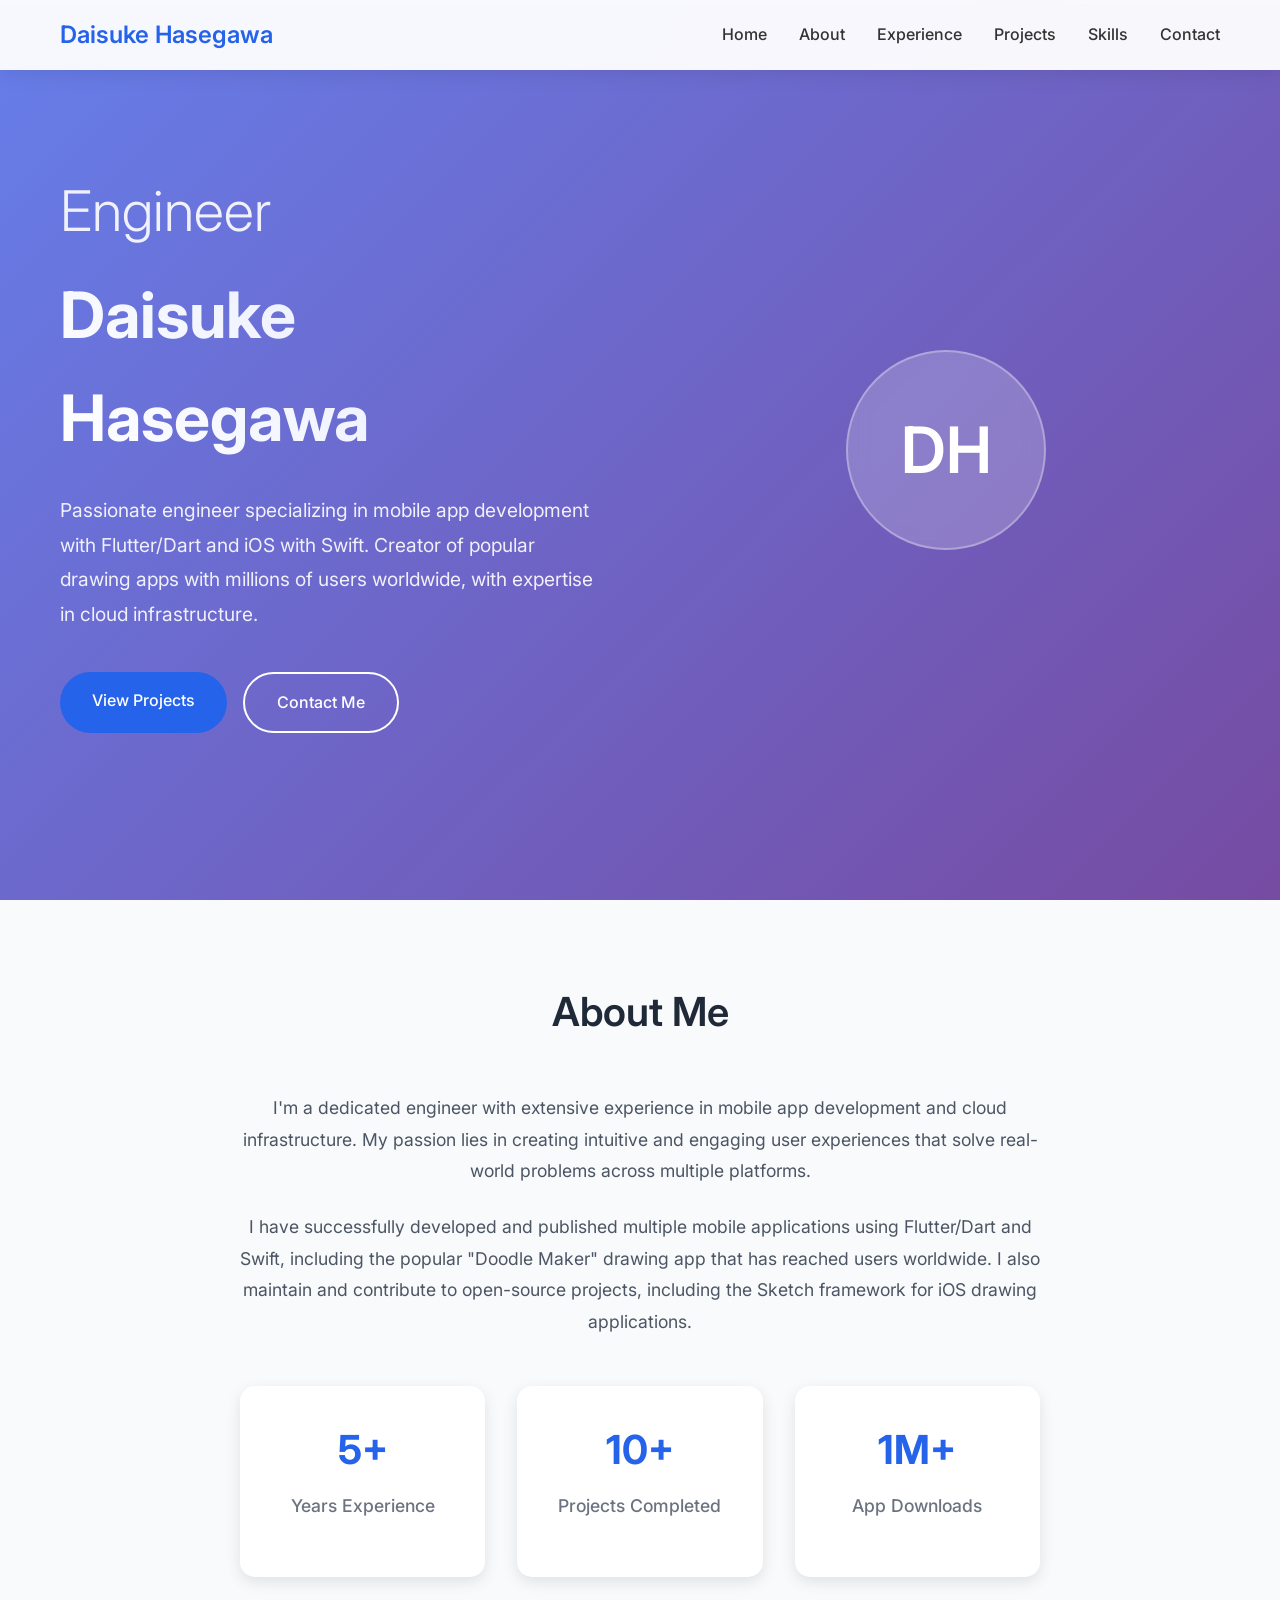
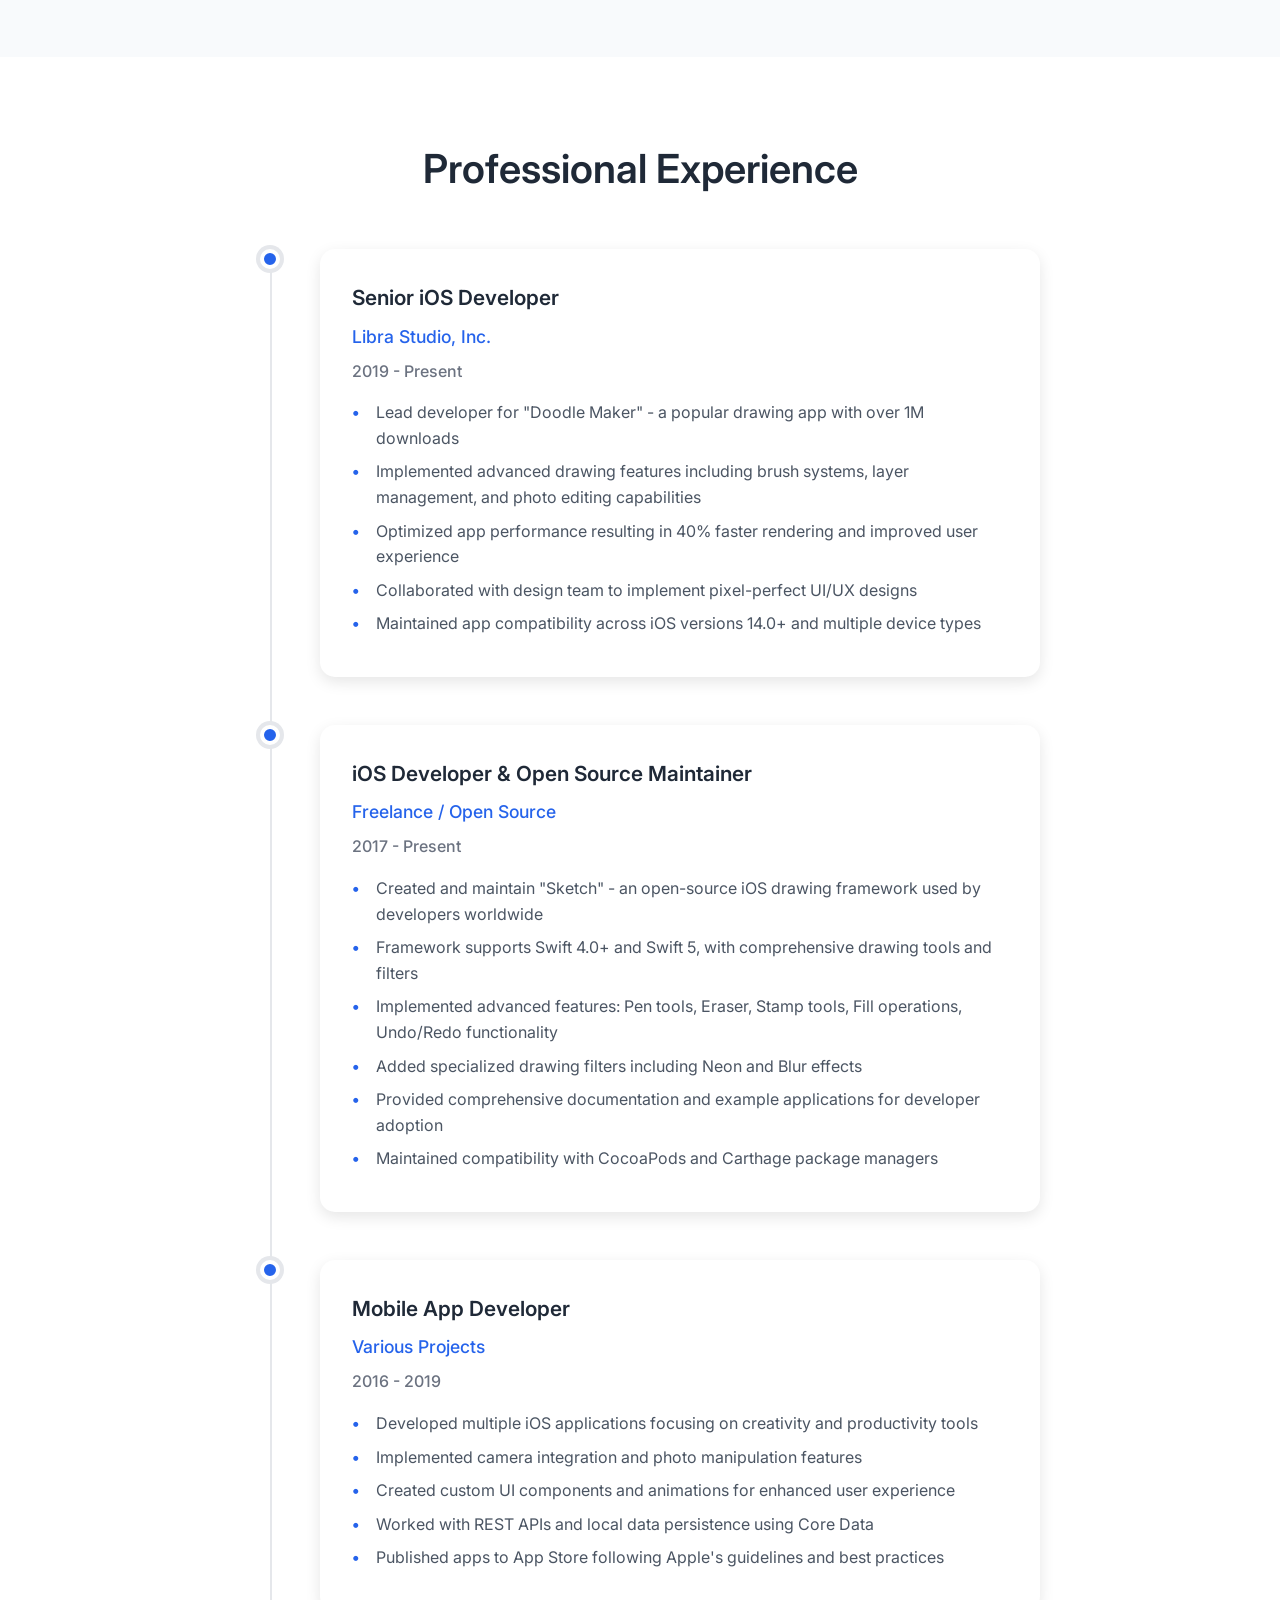
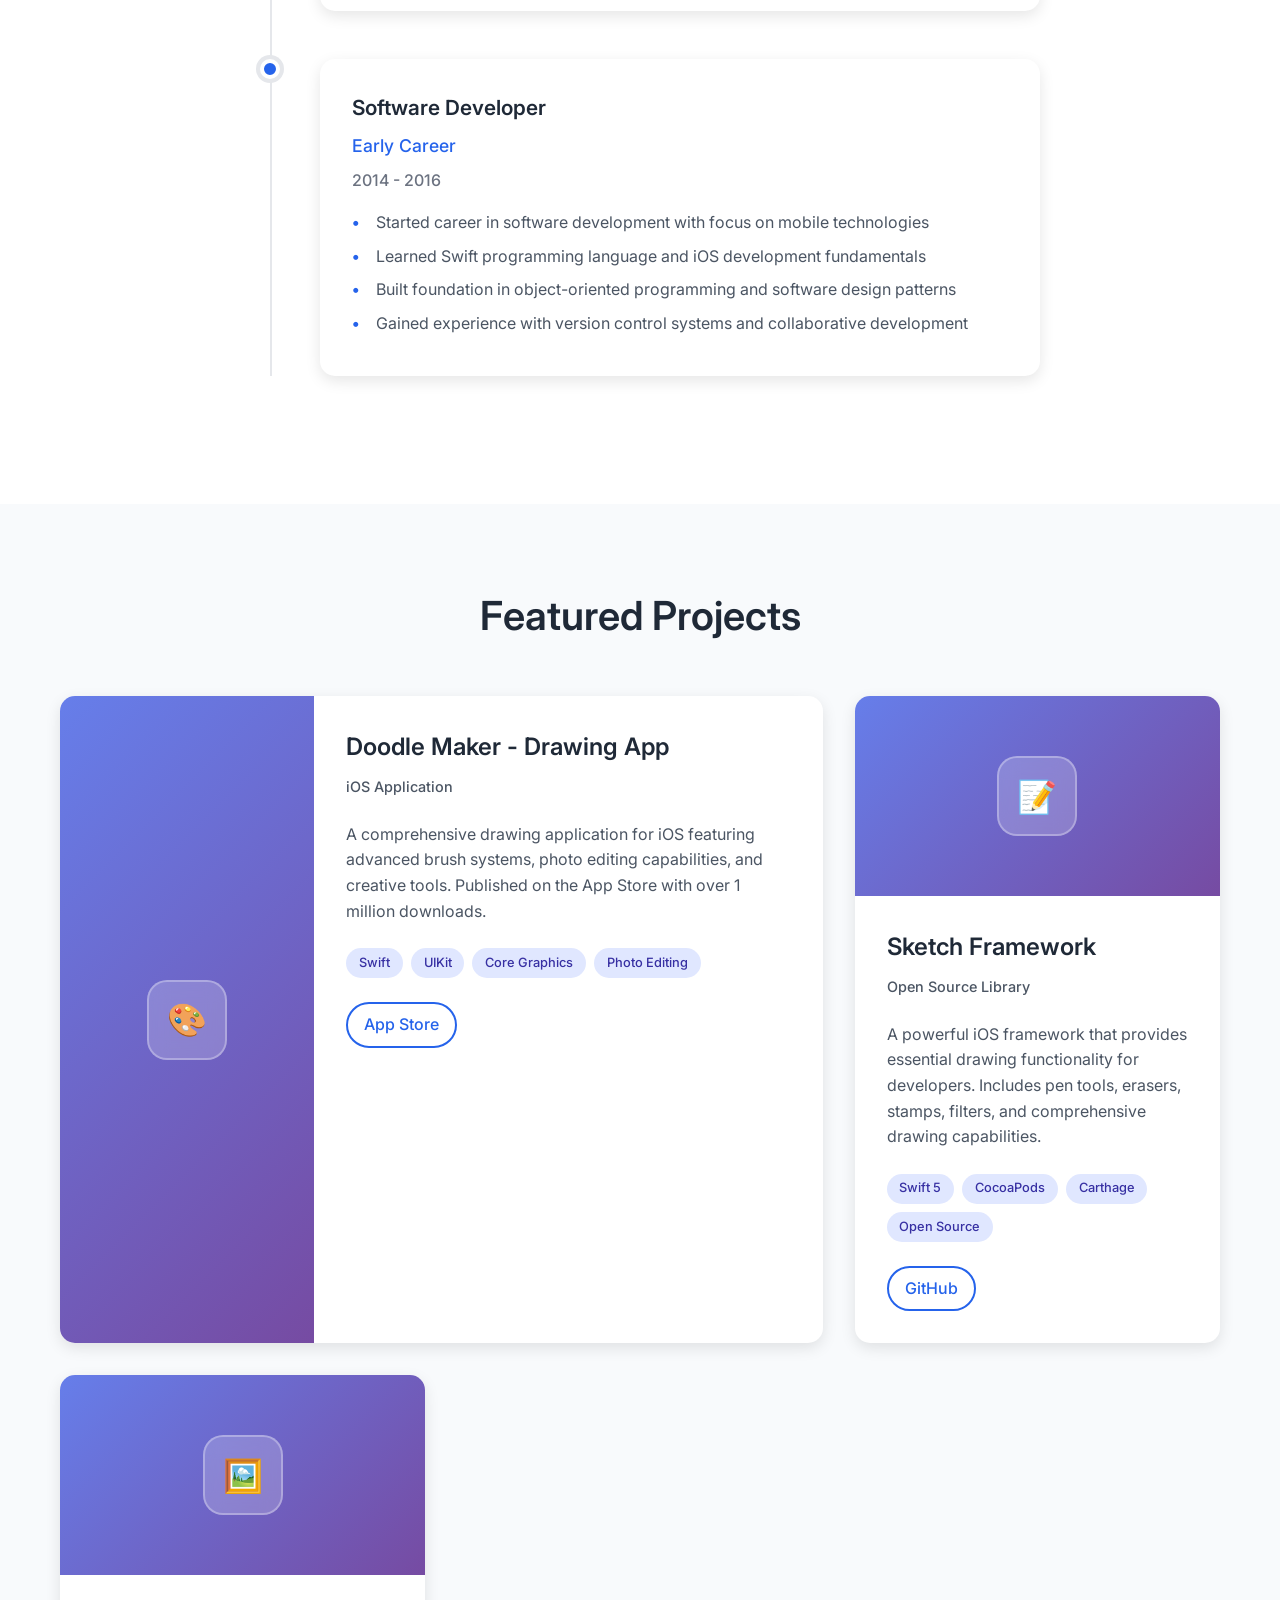
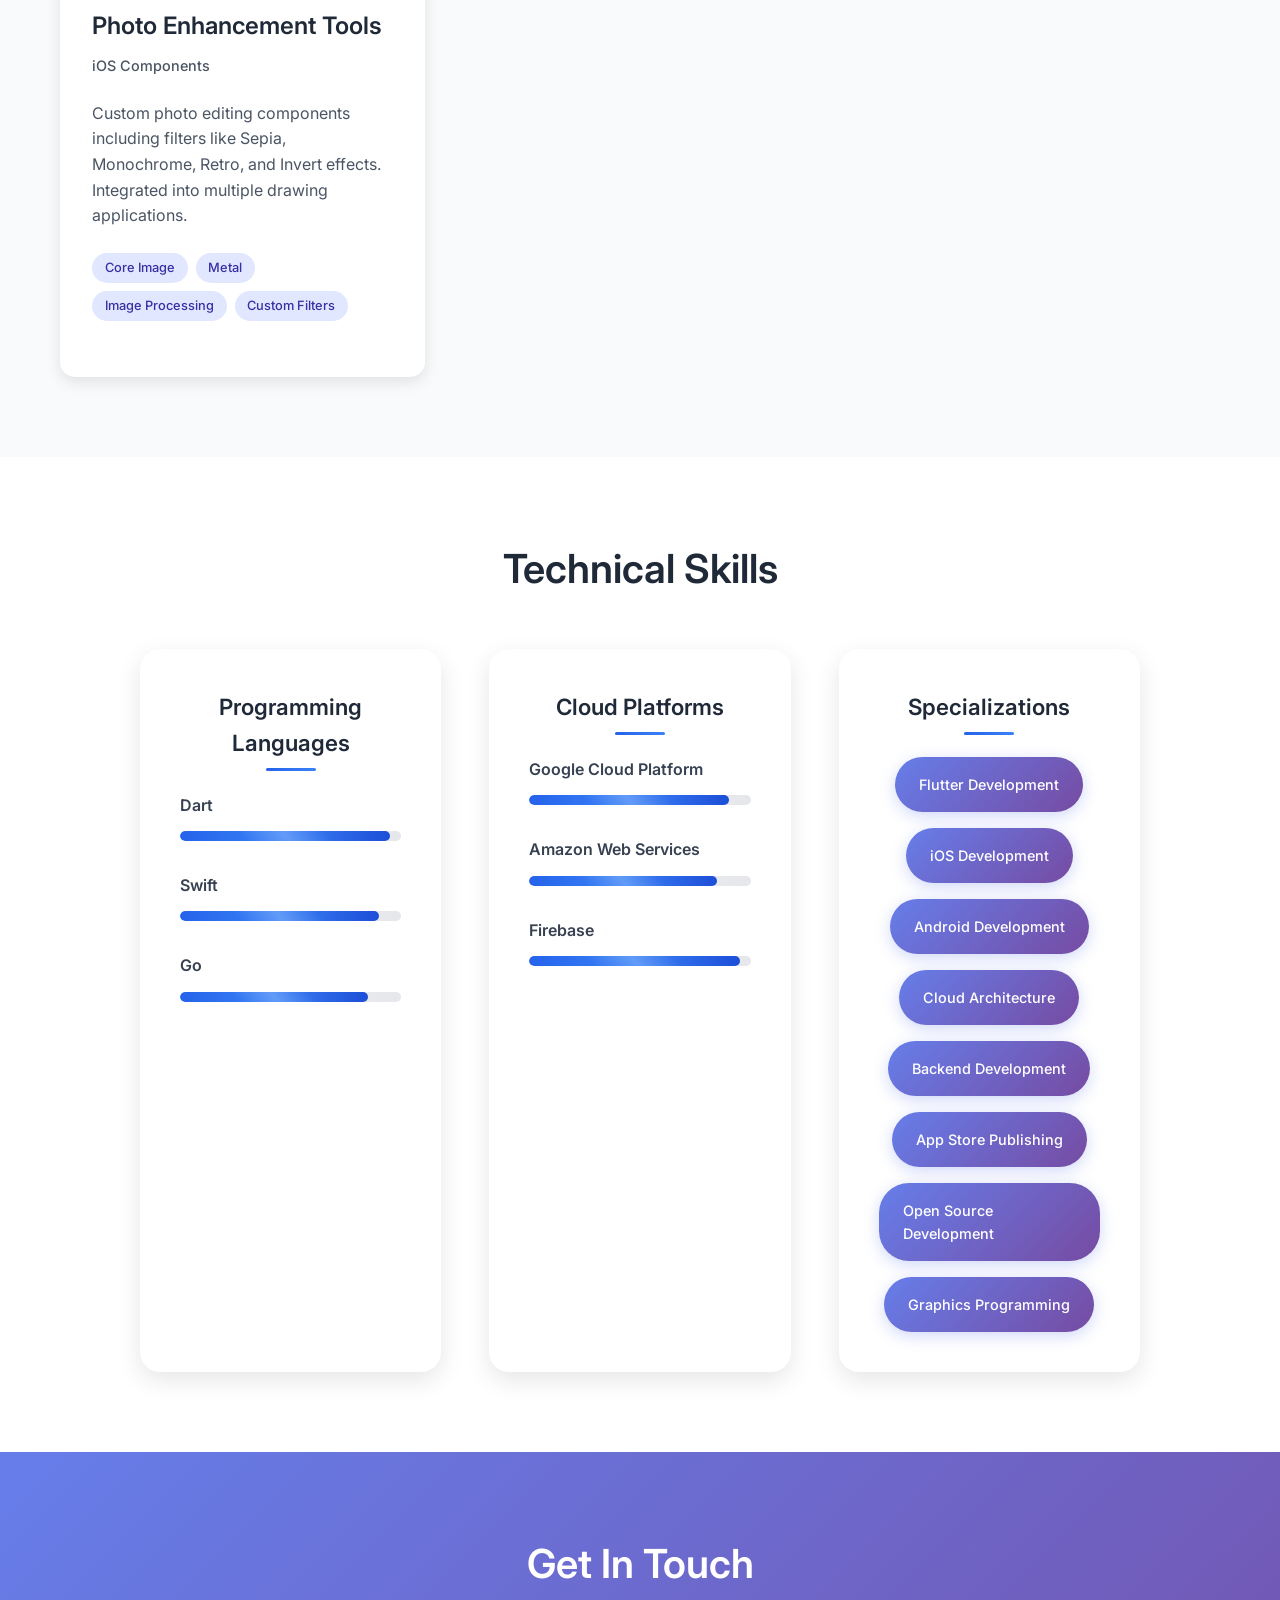
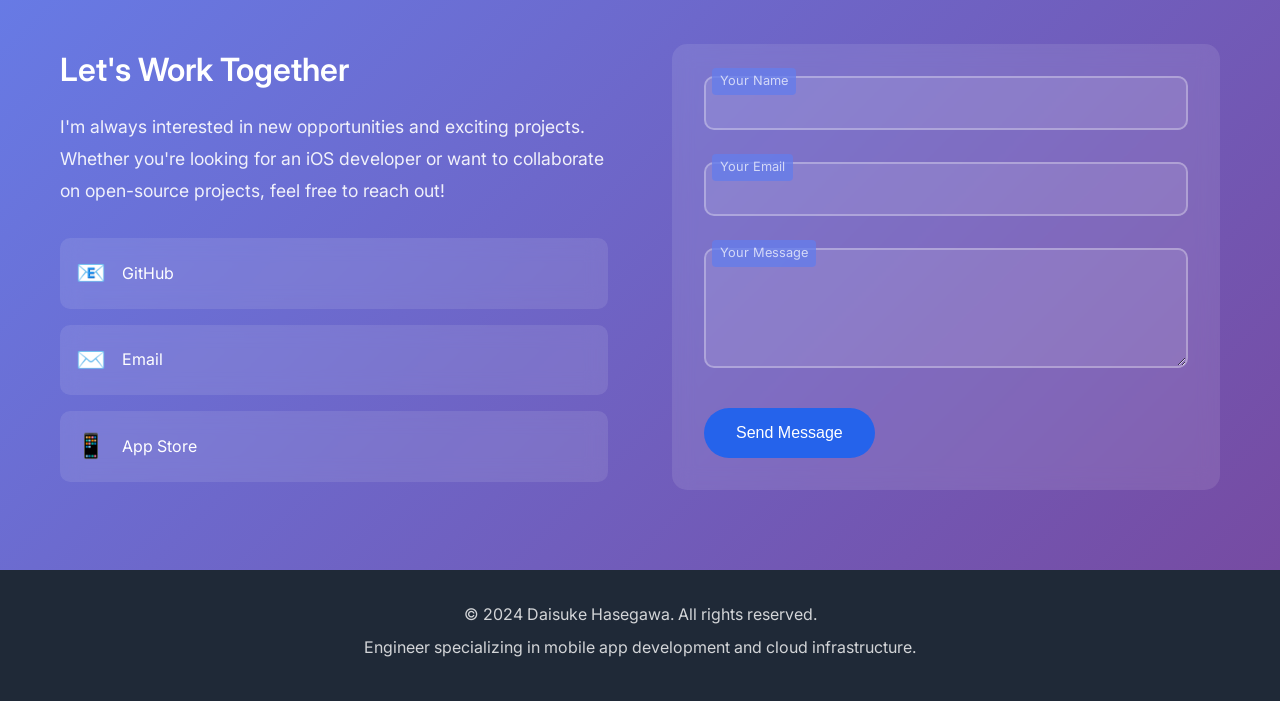
==== index.html @ 2e794ce4 "Firebase Hosting から GitHub Pages へ移行 - public/ 配下のファイルをルートに移動 - firebase.json を削除  Co-Authored-By: C" ====
<!DOCTYPE html>
<html lang="ja">
<head>
    <meta charset="UTF-8">
    <meta name="viewport" content="width=device-width, initial-scale=1.0">
    <title>Daisuke Hasegawa - Engineer</title>
    <link rel="stylesheet" href="styles.css">
    <link rel="preconnect" href="https://fonts.googleapis.com">
    <link rel="preconnect" href="https://fonts.gstatic.com" crossorigin>
    <link href="https://fonts.googleapis.com/css2?family=Inter:wght@300;400;500;600;700&display=swap" rel="stylesheet">
</head>
<body>
    <!-- Navigation -->
    <nav class="navbar">
        <div class="nav-container">
            <div class="nav-logo">
                <h2>Daisuke Hasegawa</h2>
            </div>
            <ul class="nav-menu">
                <li class="nav-item">
                    <a href="#home" class="nav-link">Home</a>
                </li>
                <li class="nav-item">
                    <a href="#about" class="nav-link">About</a>
                </li>
                <li class="nav-item">
                    <a href="#experience" class="nav-link">Experience</a>
                </li>
                <li class="nav-item">
                    <a href="#projects" class="nav-link">Projects</a>
                </li>
                <li class="nav-item">
                    <a href="#skills" class="nav-link">Skills</a>
                </li>
                <li class="nav-item">
                    <a href="#contact" class="nav-link">Contact</a>
                </li>
            </ul>
            <div class="hamburger">
                <span class="bar"></span>
                <span class="bar"></span>
                <span class="bar"></span>
            </div>
        </div>
    </nav>

    <!-- Hero Section -->
    <section id="home" class="hero">
        <div class="hero-container">
            <div class="hero-content">
                <h1 class="hero-title">Engineer</h1>
                <h2 class="hero-subtitle">Daisuke Hasegawa</h2>
                <p class="hero-description">
                    Passionate engineer specializing in mobile app development with Flutter/Dart and iOS with Swift. 
                    Creator of popular drawing apps with millions of users worldwide, with expertise in cloud infrastructure.
                </p>
                <div class="hero-buttons">
                    <a href="#projects" class="btn btn-primary">View Projects</a>
                    <a href="#contact" class="btn btn-secondary">Contact Me</a>
                </div>
            </div>
            <div class="hero-image">
                <div class="hero-avatar">
                    <div class="avatar-placeholder">DH</div>
                </div>
            </div>
        </div>
    </section>

    <!-- About Section -->
    <section id="about" class="about">
        <div class="container">
            <h2 class="section-title">About Me</h2>
            <div class="about-content">
                <div class="about-text">
                    <p>
                        I'm a dedicated engineer with extensive experience in mobile app development and cloud infrastructure. 
                        My passion lies in creating intuitive and engaging user experiences that solve real-world problems across multiple platforms.
                    </p>
                    <p>
                        I have successfully developed and published multiple mobile applications using Flutter/Dart and Swift, including the popular 
                        "Doodle Maker" drawing app that has reached users worldwide. I also maintain and contribute 
                        to open-source projects, including the Sketch framework for iOS drawing applications.
                    </p>
                    <div class="stats">
                        <div class="stat">
                            <h3>5+</h3>
                            <p>Years Experience</p>
                        </div>
                        <div class="stat">
                            <h3>10+</h3>
                            <p>Projects Completed</p>
                        </div>
                        <div class="stat">
                            <h3>1M+</h3>
                            <p>App Downloads</p>
                        </div>
                    </div>
                </div>
            </div>
        </div>
    </section>

    <!-- Experience Section -->
    <section id="experience" class="experience">
        <div class="container">
            <h2 class="section-title">Professional Experience</h2>
            <div class="timeline">
                <div class="timeline-item">
                    <div class="timeline-dot"></div>
                    <div class="timeline-content">
                        <h3>Senior iOS Developer</h3>
                        <h4>Libra Studio, Inc.</h4>
                        <p class="timeline-date">2019 - Present</p>
                        <ul>
                            <li>Lead developer for "Doodle Maker" - a popular drawing app with over 1M downloads</li>
                            <li>Implemented advanced drawing features including brush systems, layer management, and photo editing capabilities</li>
                            <li>Optimized app performance resulting in 40% faster rendering and improved user experience</li>
                            <li>Collaborated with design team to implement pixel-perfect UI/UX designs</li>
                            <li>Maintained app compatibility across iOS versions 14.0+ and multiple device types</li>
                        </ul>
                    </div>
                </div>
                
                <div class="timeline-item">
                    <div class="timeline-dot"></div>
                    <div class="timeline-content">
                        <h3>iOS Developer & Open Source Maintainer</h3>
                        <h4>Freelance / Open Source</h4>
                        <p class="timeline-date">2017 - Present</p>
                        <ul>
                            <li>Created and maintain "Sketch" - an open-source iOS drawing framework used by developers worldwide</li>
                            <li>Framework supports Swift 4.0+ and Swift 5, with comprehensive drawing tools and filters</li>
                            <li>Implemented advanced features: Pen tools, Eraser, Stamp tools, Fill operations, Undo/Redo functionality</li>
                            <li>Added specialized drawing filters including Neon and Blur effects</li>
                            <li>Provided comprehensive documentation and example applications for developer adoption</li>
                            <li>Maintained compatibility with CocoaPods and Carthage package managers</li>
                        </ul>
                    </div>
                </div>

                <div class="timeline-item">
                    <div class="timeline-dot"></div>
                    <div class="timeline-content">
                        <h3>Mobile App Developer</h3>
                        <h4>Various Projects</h4>
                        <p class="timeline-date">2016 - 2019</p>
                        <ul>
                            <li>Developed multiple iOS applications focusing on creativity and productivity tools</li>
                            <li>Implemented camera integration and photo manipulation features</li>
                            <li>Created custom UI components and animations for enhanced user experience</li>
                            <li>Worked with REST APIs and local data persistence using Core Data</li>
                            <li>Published apps to App Store following Apple's guidelines and best practices</li>
                        </ul>
                    </div>
                </div>

                <div class="timeline-item">
                    <div class="timeline-dot"></div>
                    <div class="timeline-content">
                        <h3>Software Developer</h3>
                        <h4>Early Career</h4>
                        <p class="timeline-date">2014 - 2016</p>
                        <ul>
                            <li>Started career in software development with focus on mobile technologies</li>
                            <li>Learned Swift programming language and iOS development fundamentals</li>
                            <li>Built foundation in object-oriented programming and software design patterns</li>
                            <li>Gained experience with version control systems and collaborative development</li>
                        </ul>
                    </div>
                </div>
            </div>
        </div>
    </section>

    <!-- Projects Section -->
    <section id="projects" class="projects">
        <div class="container">
            <h2 class="section-title">Featured Projects</h2>
            <div class="projects-grid">
                <div class="project-card featured">
                    <div class="project-image">
                        <div class="app-icon">
                            <span>🎨</span>
                        </div>
                    </div>
                    <div class="project-content">
                        <h3>Doodle Maker - Drawing App</h3>
                        <p class="project-category">iOS Application</p>
                        <p>
                            A comprehensive drawing application for iOS featuring advanced brush systems, 
                            photo editing capabilities, and creative tools. Published on the App Store with 
                            over 1 million downloads.
                        </p>
                        <div class="project-features">
                            <span class="feature-tag">Swift</span>
                            <span class="feature-tag">UIKit</span>
                            <span class="feature-tag">Core Graphics</span>
                            <span class="feature-tag">Photo Editing</span>
                        </div>
                        <div class="project-links">
                            <a href="https://apps.apple.com/us/app/drawing-app-doodle-maker/id1185784566" class="project-link" target="_blank">App Store</a>
                        </div>
                    </div>
                </div>

                <div class="project-card">
                    <div class="project-image">
                        <div class="app-icon">
                            <span>📝</span>
                        </div>
                    </div>
                    <div class="project-content">
                        <h3>Sketch Framework</h3>
                        <p class="project-category">Open Source Library</p>
                        <p>
                            A powerful iOS framework that provides essential drawing functionality for developers. 
                            Includes pen tools, erasers, stamps, filters, and comprehensive drawing capabilities.
                        </p>
                        <div class="project-features">
                            <span class="feature-tag">Swift 5</span>
                            <span class="feature-tag">CocoaPods</span>
                            <span class="feature-tag">Carthage</span>
                            <span class="feature-tag">Open Source</span>
                        </div>
                        <div class="project-links">
                            <a href="https://github.com/daihase/Sketch" class="project-link" target="_blank">GitHub</a>
                        </div>
                    </div>
                </div>

                <div class="project-card">
                    <div class="project-image">
                        <div class="app-icon">
                            <span>🖼️</span>
                        </div>
                    </div>
                    <div class="project-content">
                        <h3>Photo Enhancement Tools</h3>
                        <p class="project-category">iOS Components</p>
                        <p>
                            Custom photo editing components including filters like Sepia, Monochrome, 
                            Retro, and Invert effects. Integrated into multiple drawing applications.
                        </p>
                        <div class="project-features">
                            <span class="feature-tag">Core Image</span>
                            <span class="feature-tag">Metal</span>
                            <span class="feature-tag">Image Processing</span>
                            <span class="feature-tag">Custom Filters</span>
                        </div>
                    </div>
                </div>
            </div>
        </div>
    </section>

    <!-- Skills Section -->
    <section id="skills" class="skills">
        <div class="container">
            <h2 class="section-title">Technical Skills</h2>
            <div class="skills-grid">
                <div class="skill-category">
                    <h3>Programming Languages</h3>
                    <div class="skill-list">
                        <div class="skill-item">
                            <span class="skill-name">Dart</span>
                            <div class="skill-bar">
                                <div class="skill-progress" style="width: 95%"></div>
                            </div>
                        </div>
                        <div class="skill-item">
                            <span class="skill-name">Swift</span>
                            <div class="skill-bar">
                                <div class="skill-progress" style="width: 90%"></div>
                            </div>
                        </div>
                        <div class="skill-item">
                            <span class="skill-name">Go</span>
                            <div class="skill-bar">
                                <div class="skill-progress" style="width: 85%"></div>
                            </div>
                        </div>
                    </div>
                </div>

                <div class="skill-category">
                    <h3>Cloud Platforms</h3>
                    <div class="skill-list">
                        <div class="skill-item">
                            <span class="skill-name">Google Cloud Platform</span>
                            <div class="skill-bar">
                                <div class="skill-progress" style="width: 90%"></div>
                            </div>
                        </div>
                        <div class="skill-item">
                            <span class="skill-name">Amazon Web Services</span>
                            <div class="skill-bar">
                                <div class="skill-progress" style="width: 85%"></div>
                            </div>
                        </div>
                        <div class="skill-item">
                            <span class="skill-name">Firebase</span>
                            <div class="skill-bar">
                                <div class="skill-progress" style="width: 95%"></div>
                            </div>
                        </div>
                    </div>
                </div>

                <div class="skill-category">
                    <h3>Specializations</h3>
                    <div class="skill-tags">
                        <span class="skill-tag">Flutter Development</span>
                        <span class="skill-tag">iOS Development</span>
                        <span class="skill-tag">Android Development</span>
                        <span class="skill-tag">Cloud Architecture</span>
                        <span class="skill-tag">Backend Development</span>
                        <span class="skill-tag">App Store Publishing</span>
                        <span class="skill-tag">Open Source Development</span>
                        <span class="skill-tag">Graphics Programming</span>
                    </div>
                </div>
            </div>
        </div>
    </section>

    <!-- Contact Section -->
    <section id="contact" class="contact">
        <div class="container">
            <h2 class="section-title">Get In Touch</h2>
            <div class="contact-content">
                <div class="contact-info">
                    <h3>Let's Work Together</h3>
                    <p>
                        I'm always interested in new opportunities and exciting projects. 
                        Whether you're looking for an iOS developer or want to collaborate 
                        on open-source projects, feel free to reach out!
                    </p>
                    <div class="contact-links">
                        <a href="https://github.com/daihase" class="contact-link">
                            <span class="contact-icon">📧</span>
                            GitHub
                        </a>
                        <a href="mailto:vermouth.6969@gmail.com" class="contact-link">
                            <span class="contact-icon">✉️</span>
                            Email
                        </a>
                        <a href="https://apps.apple.com/developer/libra-studio-inc/id877278186" class="contact-link">
                            <span class="contact-icon">📱</span>
                            App Store
                        </a>
                    </div>
                </div>
                <div class="contact-form">
                    <form>
                        <div class="form-group">
                            <input type="text" id="name" name="name" required>
                            <label for="name">Your Name</label>
                        </div>
                        <div class="form-group">
                            <input type="email" id="email" name="email" required>
                            <label for="email">Your Email</label>
                        </div>
                        <div class="form-group">
                            <textarea id="message" name="message" required></textarea>
                            <label for="message">Your Message</label>
                        </div>
                        <button type="submit" class="btn btn-primary">Send Message</button>
                    </form>
                </div>
            </div>
        </div>
    </section>

    <!-- Footer -->
    <footer class="footer">
        <div class="container">
            <div class="footer-content">
                <p>&copy; 2024 Daisuke Hasegawa. All rights reserved.</p>
                <p>Engineer specializing in mobile app development and cloud infrastructure.</p>
            </div>
        </div>
    </footer>

    <script src="script.js"></script>
</body>
</html>
---- styles.css ----
/* Reset and Base Styles */
* {
    margin: 0;
    padding: 0;
    box-sizing: border-box;
}

body {
    font-family: 'Inter', sans-serif;
    line-height: 1.6;
    color: #333;
    background-color: #ffffff;
}

.container {
    max-width: 1200px;
    margin: 0 auto;
    padding: 0 20px;
}

/* Navigation */
.navbar {
    position: fixed;
    top: 0;
    width: 100%;
    background: rgba(255, 255, 255, 0.95);
    backdrop-filter: blur(10px);
    z-index: 1000;
    padding: 1rem 0;
    box-shadow: 0 2px 20px rgba(0, 0, 0, 0.1);
}

.nav-container {
    max-width: 1200px;
    margin: 0 auto;
    padding: 0 20px;
    display: flex;
    justify-content: space-between;
    align-items: center;
}

.nav-logo h2 {
    color: #2563eb;
    font-weight: 600;
    font-size: 1.5rem;
}

.nav-menu {
    display: flex;
    list-style: none;
    gap: 2rem;
}

.nav-link {
    text-decoration: none;
    color: #333;
    font-weight: 500;
    transition: color 0.3s ease;
    position: relative;
}

.nav-link:hover {
    color: #2563eb;
}

.nav-link::after {
    content: '';
    position: absolute;
    bottom: -5px;
    left: 0;
    width: 0;
    height: 2px;
    background: #2563eb;
    transition: width 0.3s ease;
}

.nav-link:hover::after {
    width: 100%;
}

.hamburger {
    display: none;
    flex-direction: column;
    cursor: pointer;
    gap: 4px;
}

.bar {
    width: 25px;
    height: 3px;
    background: #333;
    transition: 0.3s;
}

/* Hero Section */
.hero {
    min-height: 100vh;
    display: flex;
    align-items: center;
    background: linear-gradient(135deg, #667eea 0%, #764ba2 100%);
    color: white;
    padding-top: 80px;
}

.hero-container {
    max-width: 1200px;
    margin: 0 auto;
    padding: 0 20px;
    display: grid;
    grid-template-columns: 1fr 1fr;
    gap: 4rem;
    align-items: center;
}

.hero-title {
    font-size: 3.5rem;
    font-weight: 300;
    margin-bottom: 0.5rem;
    opacity: 0.9;
}

.hero-subtitle {
    font-size: 4rem;
    font-weight: 700;
    margin-bottom: 1.5rem;
    background: linear-gradient(45deg, #ffffff, #e0e7ff);
    background-clip: text;
    -webkit-background-clip: text;
    -webkit-text-fill-color: transparent;
}

.hero-description {
    font-size: 1.2rem;
    line-height: 1.8;
    margin-bottom: 2.5rem;
    opacity: 0.9;
}

.hero-buttons {
    display: flex;
    gap: 1rem;
}

.btn {
    padding: 1rem 2rem;
    border: none;
    border-radius: 50px;
    font-weight: 500;
    text-decoration: none;
    transition: all 0.3s ease;
    display: inline-block;
    font-size: 1rem;
    cursor: pointer;
}

.btn-primary {
    background: #2563eb;
    color: white;
}

.btn-primary:hover {
    background: #1d4ed8;
    transform: translateY(-2px);
    box-shadow: 0 10px 25px rgba(37, 99, 235, 0.3);
}

.btn-secondary {
    background: transparent;
    color: white;
    border: 2px solid white;
}

.btn-secondary:hover {
    background: white;
    color: #667eea;
    transform: translateY(-2px);
}

.hero-image {
    display: flex;
    justify-content: center;
    align-items: center;
}

.hero-avatar {
    width: 300px;
    height: 300px;
    display: flex;
    align-items: center;
    justify-content: center;
}

.avatar-placeholder {
    width: 200px;
    height: 200px;
    background: rgba(255, 255, 255, 0.2);
    border-radius: 50%;
    display: flex;
    align-items: center;
    justify-content: center;
    font-size: 4rem;
    font-weight: 600;
    backdrop-filter: blur(10px);
    border: 2px solid rgba(255, 255, 255, 0.3);
}

/* Section Styles */
section {
    padding: 5rem 0;
}

.section-title {
    text-align: center;
    font-size: 2.5rem;
    font-weight: 600;
    margin-bottom: 3rem;
    color: #1f2937;
}

/* About Section */
.about {
    background: #f8fafc;
}

.about-content {
    max-width: 800px;
    margin: 0 auto;
    text-align: center;
}

.about-text p {
    font-size: 1.1rem;
    line-height: 1.8;
    margin-bottom: 1.5rem;
    color: #4b5563;
}

.stats {
    display: grid;
    grid-template-columns: repeat(3, 1fr);
    gap: 2rem;
    margin-top: 3rem;
}

.stat {
    text-align: center;
    padding: 2rem;
    background: white;
    border-radius: 15px;
    box-shadow: 0 5px 15px rgba(0, 0, 0, 0.1);
    transition: transform 0.3s ease;
}

.stat:hover {
    transform: translateY(-5px);
}

.stat h3 {
    font-size: 2.5rem;
    font-weight: 700;
    color: #2563eb;
    margin-bottom: 0.5rem;
}

.stat p {
    color: #6b7280;
    font-weight: 500;
}

/* Experience Section */
.timeline {
    max-width: 800px;
    margin: 0 auto;
    position: relative;
}

.timeline::before {
    content: '';
    position: absolute;
    left: 30px;
    top: 0;
    bottom: 0;
    width: 2px;
    background: #e5e7eb;
}

.timeline-item {
    position: relative;
    margin-bottom: 3rem;
    padding-left: 80px;
}

.timeline-dot {
    position: absolute;
    left: 20px;
    top: 0;
    width: 20px;
    height: 20px;
    background: #2563eb;
    border-radius: 50%;
    border: 4px solid white;
    box-shadow: 0 0 0 4px #e5e7eb;
}

.timeline-content {
    background: white;
    padding: 2rem;
    border-radius: 15px;
    box-shadow: 0 5px 15px rgba(0, 0, 0, 0.1);
    transition: transform 0.3s ease;
}

.timeline-content:hover {
    transform: translateY(-3px);
}

.timeline-content h3 {
    font-size: 1.3rem;
    font-weight: 600;
    color: #1f2937;
    margin-bottom: 0.5rem;
}

.timeline-content h4 {
    font-size: 1.1rem;
    font-weight: 500;
    color: #2563eb;
    margin-bottom: 0.5rem;
}

.timeline-date {
    color: #6b7280;
    font-weight: 500;
    margin-bottom: 1rem;
}

.timeline-content ul {
    list-style: none;
    margin-top: 1rem;
}

.timeline-content li {
    margin-bottom: 0.5rem;
    padding-left: 1.5rem;
    position: relative;
    color: #4b5563;
}

.timeline-content li::before {
    content: '•';
    position: absolute;
    left: 0;
    color: #2563eb;
    font-weight: bold;
}

/* Projects Section */
.projects {
    background: #f8fafc;
}

.projects-grid {
    display: grid;
    grid-template-columns: repeat(auto-fit, minmax(350px, 1fr));
    gap: 2rem;
    margin-top: 2rem;
}

.project-card {
    background: white;
    border-radius: 15px;
    overflow: hidden;
    box-shadow: 0 5px 15px rgba(0, 0, 0, 0.1);
    transition: all 0.3s ease;
}

.project-card:hover {
    transform: translateY(-10px);
    box-shadow: 0 20px 40px rgba(0, 0, 0, 0.15);
}

.project-card.featured {
    grid-column: span 2;
    display: grid;
    grid-template-columns: 1fr 2fr;
}

.project-image {
    padding: 2rem;
    background: linear-gradient(135deg, #667eea 0%, #764ba2 100%);
    display: flex;
    align-items: center;
    justify-content: center;
    min-height: 200px;
}

.app-icon {
    width: 80px;
    height: 80px;
    background: rgba(255, 255, 255, 0.2);
    border-radius: 20px;
    display: flex;
    align-items: center;
    justify-content: center;
    font-size: 2rem;
    backdrop-filter: blur(10px);
    border: 2px solid rgba(255, 255, 255, 0.3);
}

.project-content {
    padding: 2rem;
}

.project-content h3 {
    font-size: 1.5rem;
    font-weight: 600;
    color: #1f2937;
    margin-bottom: 0.5rem;
}

.project-category {
    color: #2563eb;
    font-weight: 500;
    font-size: 0.9rem;
    margin-bottom: 1rem;
}

.project-content p {
    color: #4b5563;
    line-height: 1.6;
    margin-bottom: 1.5rem;
}

.project-features {
    display: flex;
    flex-wrap: wrap;
    gap: 0.5rem;
    margin-bottom: 1.5rem;
}

.feature-tag {
    background: #e0e7ff;
    color: #3730a3;
    padding: 0.3rem 0.8rem;
    border-radius: 20px;
    font-size: 0.8rem;
    font-weight: 500;
}

.project-links {
    display: flex;
    gap: 1rem;
}

.project-link {
    color: #2563eb;
    text-decoration: none;
    font-weight: 500;
    padding: 0.5rem 1rem;
    border: 2px solid #2563eb;
    border-radius: 25px;
    transition: all 0.3s ease;
}

.project-link:hover {
    background: #2563eb;
    color: white;
}

/* Skills Section */
.skills-grid {
    display: grid;
    grid-template-columns: 1fr 1fr 1fr;
    gap: 3rem;
    max-width: 1000px;
    margin: 0 auto;
}

.skill-category {
    background: white;
    padding: 2.5rem;
    border-radius: 20px;
    box-shadow: 0 8px 25px rgba(0, 0, 0, 0.1);
    transition: transform 0.3s ease, box-shadow 0.3s ease;
}

.skill-category:hover {
    transform: translateY(-5px);
    box-shadow: 0 15px 35px rgba(0, 0, 0, 0.15);
}

.skill-category h3 {
    font-size: 1.4rem;
    font-weight: 600;
    color: #1f2937;
    margin-bottom: 2rem;
    text-align: center;
    position: relative;
}

.skill-category h3::after {
    content: '';
    position: absolute;
    bottom: -10px;
    left: 50%;
    transform: translateX(-50%);
    width: 50px;
    height: 3px;
    background: linear-gradient(90deg, #2563eb, #3b82f6);
    border-radius: 2px;
}

.skill-item {
    margin-bottom: 2rem;
}

.skill-name {
    display: block;
    margin-bottom: 0.8rem;
    font-weight: 600;
    color: #374151;
    font-size: 1rem;
}

.skill-bar {
    height: 10px;
    background: #e5e7eb;
    border-radius: 6px;
    overflow: hidden;
    position: relative;
}

.skill-bar::before {
    content: '';
    position: absolute;
    top: 0;
    left: 0;
    width: 100%;
    height: 100%;
    background: linear-gradient(90deg, transparent, rgba(255,255,255,0.3), transparent);
    animation: shimmer 2s infinite;
}

@keyframes shimmer {
    0% { transform: translateX(-100%); }
    100% { transform: translateX(100%); }
}

.skill-progress {
    height: 100%;
    background: linear-gradient(90deg, #2563eb, #3b82f6, #1d4ed8);
    border-radius: 6px;
    transition: width 1.5s ease-in-out;
    position: relative;
    overflow: hidden;
}

.skill-progress::after {
    content: '';
    position: absolute;
    top: 0;
    left: 0;
    width: 100%;
    height: 100%;
    background: linear-gradient(45deg, transparent 30%, rgba(255,255,255,0.2) 50%, transparent 70%);
}

.skill-tags {
    display: flex;
    flex-wrap: wrap;
    gap: 1rem;
    justify-content: center;
}

.skill-tag {
    background: linear-gradient(135deg, #667eea 0%, #764ba2 100%);
    color: white;
    padding: 1rem 1.5rem;
    border-radius: 30px;
    font-size: 0.9rem;
    font-weight: 500;
    transition: all 0.3s ease;
    box-shadow: 0 4px 15px rgba(102, 126, 234, 0.3);
}

.skill-tag:hover {
    transform: translateY(-3px) scale(1.05);
    box-shadow: 0 8px 25px rgba(102, 126, 234, 0.4);
}

/* Contact Section */
.contact {
    background: linear-gradient(135deg, #667eea 0%, #764ba2 100%);
    color: white;
}

.contact .section-title {
    color: white;
}

.contact-content {
    display: grid;
    grid-template-columns: 1fr 1fr;
    gap: 4rem;
    align-items: start;
}

.contact-info h3 {
    font-size: 2rem;
    font-weight: 600;
    margin-bottom: 1rem;
}

.contact-info p {
    font-size: 1.1rem;
    line-height: 1.8;
    margin-bottom: 2rem;
    opacity: 0.9;
}

.contact-links {
    display: flex;
    flex-direction: column;
    gap: 1rem;
}

.contact-link {
    display: flex;
    align-items: center;
    gap: 1rem;
    color: white;
    text-decoration: none;
    padding: 1rem;
    background: rgba(255, 255, 255, 0.1);
    border-radius: 10px;
    transition: all 0.3s ease;
    backdrop-filter: blur(10px);
}

.contact-link:hover {
    background: rgba(255, 255, 255, 0.2);
    transform: translateX(10px);
}

.contact-icon {
    font-size: 1.5rem;
}

.contact-form {
    background: rgba(255, 255, 255, 0.1);
    padding: 2rem;
    border-radius: 15px;
    backdrop-filter: blur(10px);
}

.form-group {
    position: relative;
    margin-bottom: 2rem;
}

.form-group input,
.form-group textarea {
    width: 100%;
    padding: 1rem;
    background: rgba(255, 255, 255, 0.1);
    border: 2px solid rgba(255, 255, 255, 0.3);
    border-radius: 10px;
    color: white;
    font-size: 1rem;
    transition: all 0.3s ease;
}

.form-group input:focus,
.form-group textarea:focus {
    outline: none;
    border-color: rgba(255, 255, 255, 0.6);
    background: rgba(255, 255, 255, 0.15);
}

.form-group input::placeholder,
.form-group textarea::placeholder {
    color: rgba(255, 255, 255, 0.7);
}

.form-group label {
    position: absolute;
    top: 1rem;
    left: 1rem;
    color: rgba(255, 255, 255, 0.7);
    font-size: 1rem;
    transition: all 0.3s ease;
    pointer-events: none;
}

.form-group input:focus + label,
.form-group textarea:focus + label,
.form-group input:not(:placeholder-shown) + label,
.form-group textarea:not(:placeholder-shown) + label {
    top: -0.5rem;
    left: 0.5rem;
    font-size: 0.8rem;
    background: rgba(102, 126, 234, 0.8);
    padding: 0.2rem 0.5rem;
    border-radius: 4px;
}

.form-group textarea {
    height: 120px;
    resize: vertical;
}

/* Footer */
.footer {
    background: #1f2937;
    color: white;
    text-align: center;
    padding: 2rem 0;
}

.footer-content p {
    margin-bottom: 0.5rem;
    opacity: 0.8;
}

/* Responsive Design */
@media (max-width: 768px) {
    .hamburger {
        display: flex;
    }
    
    .nav-menu {
        position: fixed;
        left: -100%;
        top: 70px;
        flex-direction: column;
        background-color: white;
        width: 100%;
        text-align: center;
        transition: 0.3s;
        box-shadow: 0 10px 27px rgba(0, 0, 0, 0.05);
        padding: 2rem 0;
    }
    
    .nav-menu.active {
        left: 0;
    }
    
    .hero-container {
        grid-template-columns: 1fr;
        text-align: center;
        gap: 2rem;
    }
    
    .hero-title {
        font-size: 2.5rem;
    }
    
    .hero-subtitle {
        font-size: 3rem;
    }
    
    .hero-buttons {
        justify-content: center;
        flex-wrap: wrap;
    }
    
    .stats {
        grid-template-columns: 1fr;
        gap: 1rem;
    }
    
    .timeline-item {
        padding-left: 60px;
    }
    
    .timeline::before {
        left: 20px;
    }
    
    .timeline-dot {
        left: 10px;
    }
    
    .project-card.featured {
        grid-column: span 1;
        display: block;
    }
    
    .projects-grid {
        grid-template-columns: 1fr;
    }
    
    .skills-grid {
        grid-template-columns: 1fr;
        gap: 2rem;
    }
    
    .skill-category {
        padding: 2rem;
    }
    
    .contact-content {
        grid-template-columns: 1fr;
        gap: 2rem;
    }
    
    .section-title {
        font-size: 2rem;
    }
}

@media (max-width: 480px) {
    .container {
        padding: 0 15px;
    }
    
    .hero-title {
        font-size: 2rem;
    }
    
    .hero-subtitle {
        font-size: 2.5rem;
    }
    
    .timeline-content {
        padding: 1.5rem;
    }
    
    .project-content {
        padding: 1.5rem;
    }
    
    .skill-category {
        padding: 1.5rem;
    }
    
    .contact-form {
        padding: 1.5rem;
    }
}

/* Smooth scrolling */
html {
    scroll-behavior: smooth;
}

/* Animation classes */
.fade-in {
    opacity: 0;
    transform: translateY(30px);
    transition: all 0.6s ease;
}

.fade-in.visible {
    opacity: 1;
    transform: translateY(0);
}
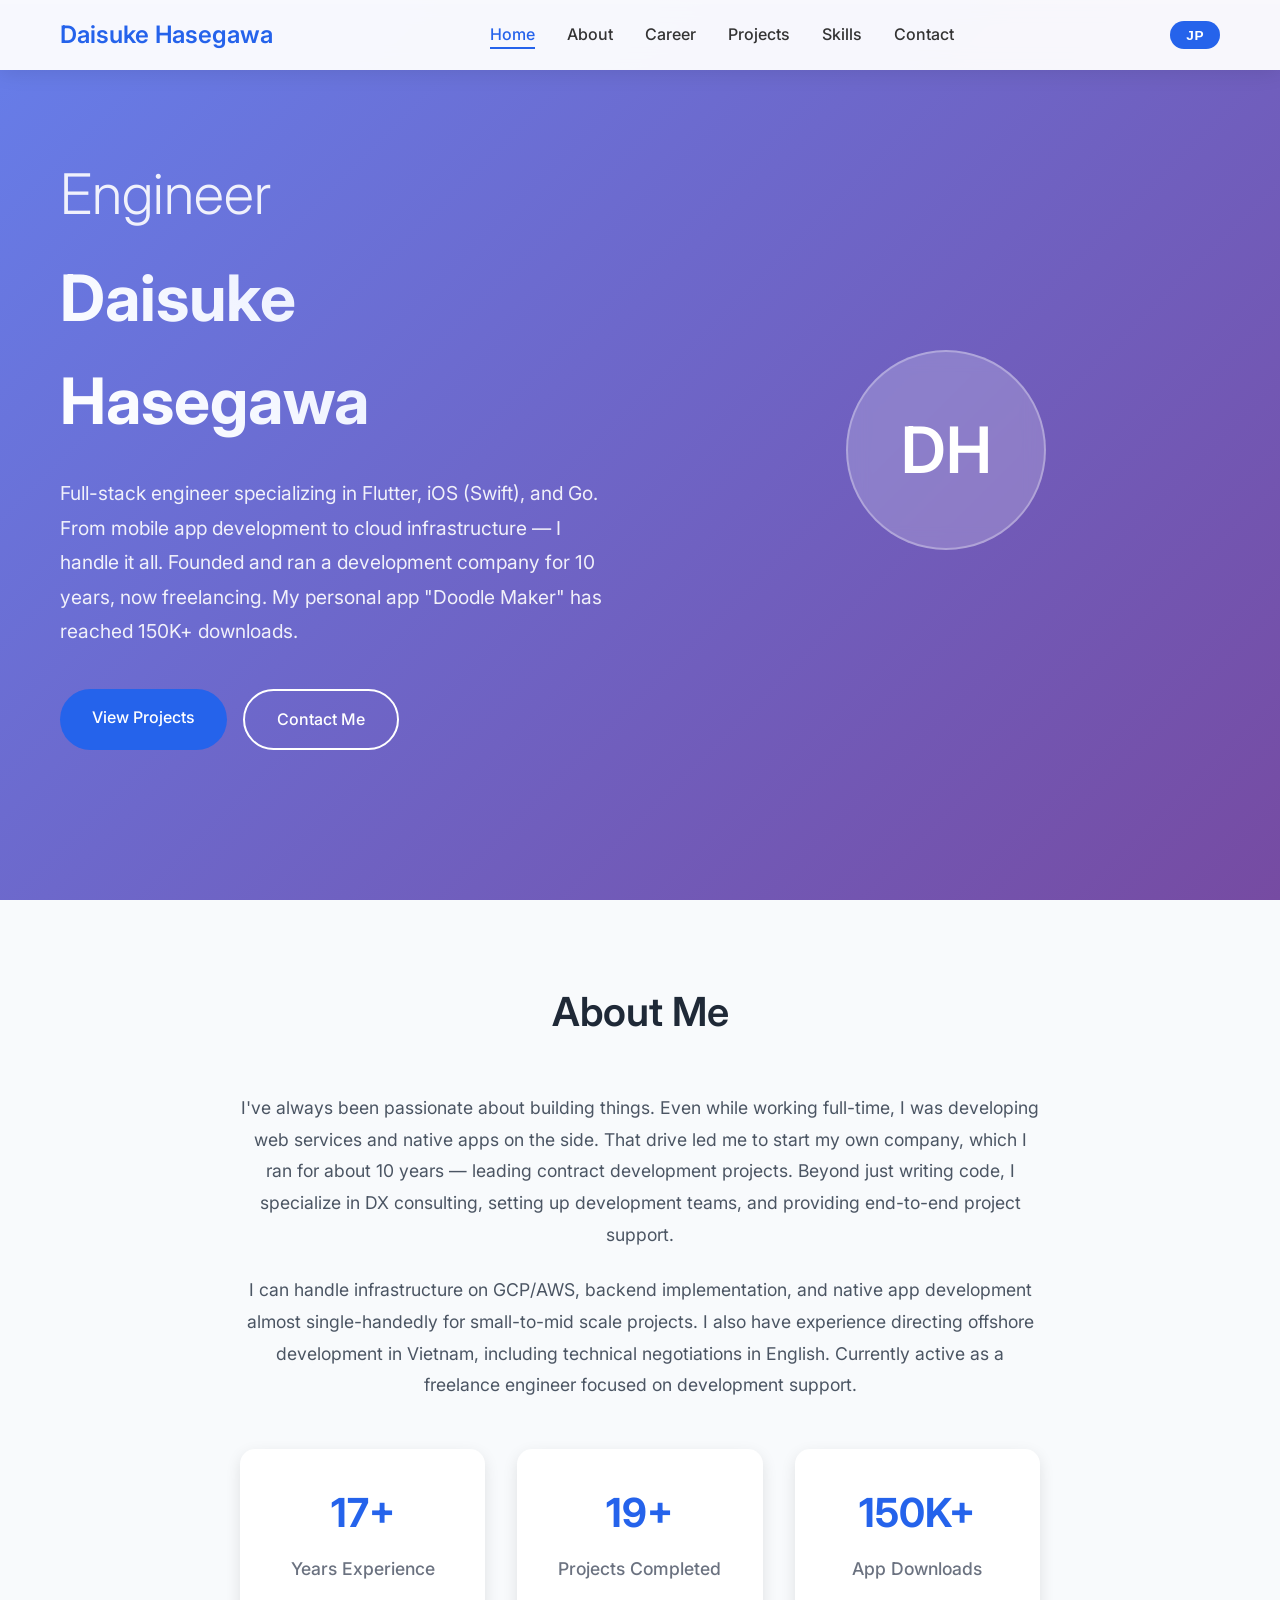
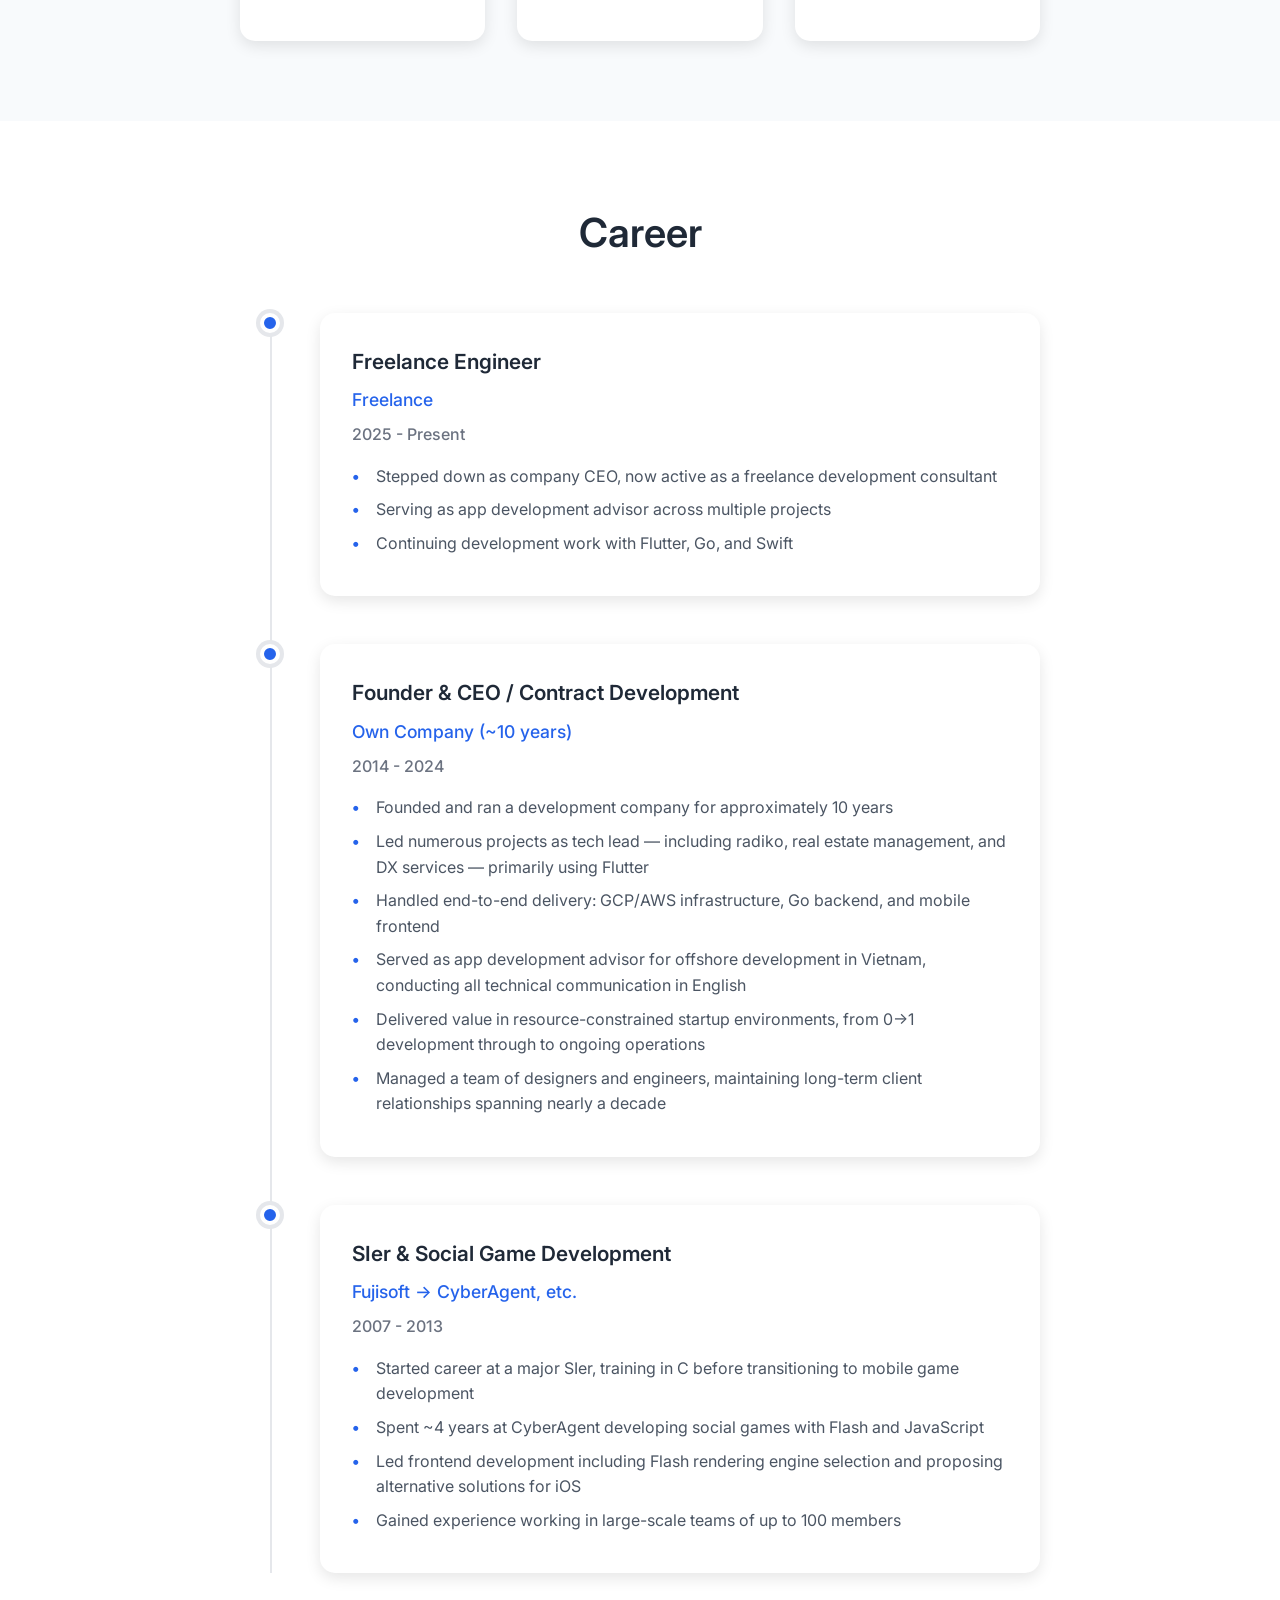
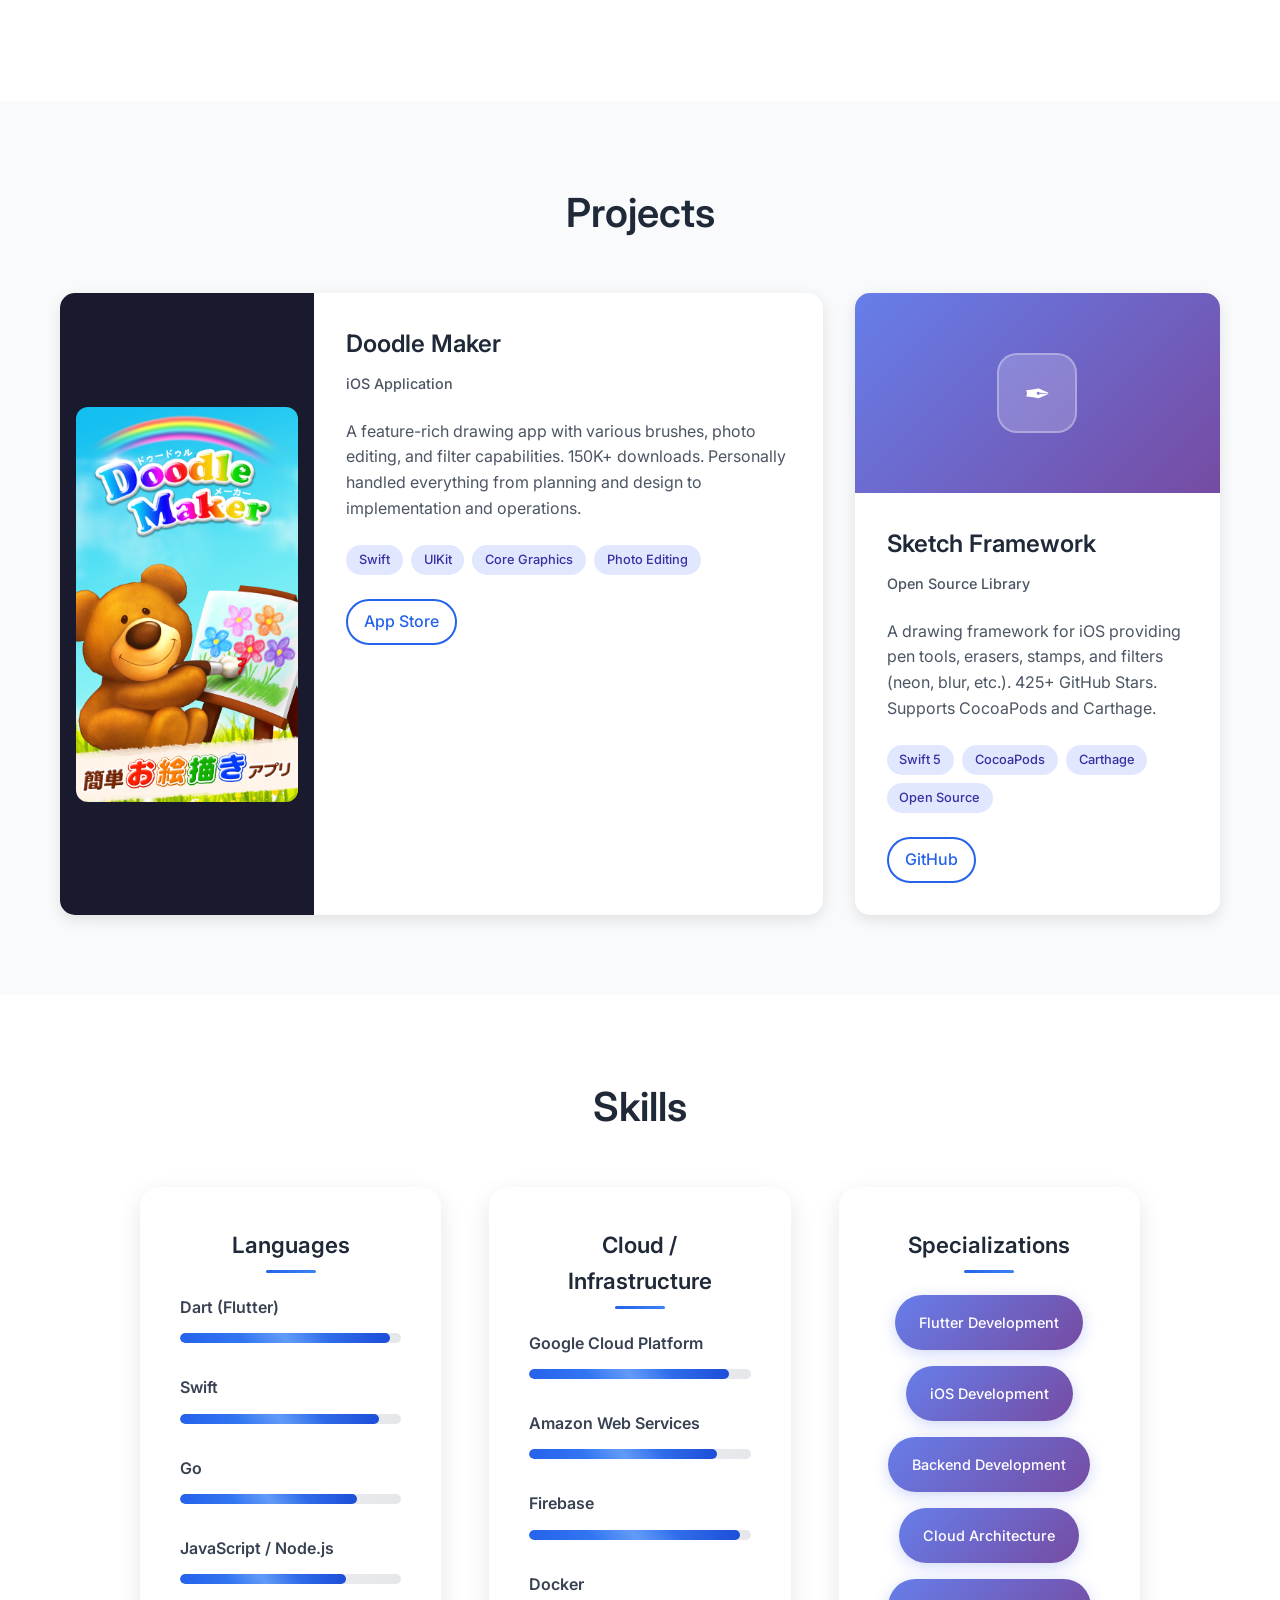
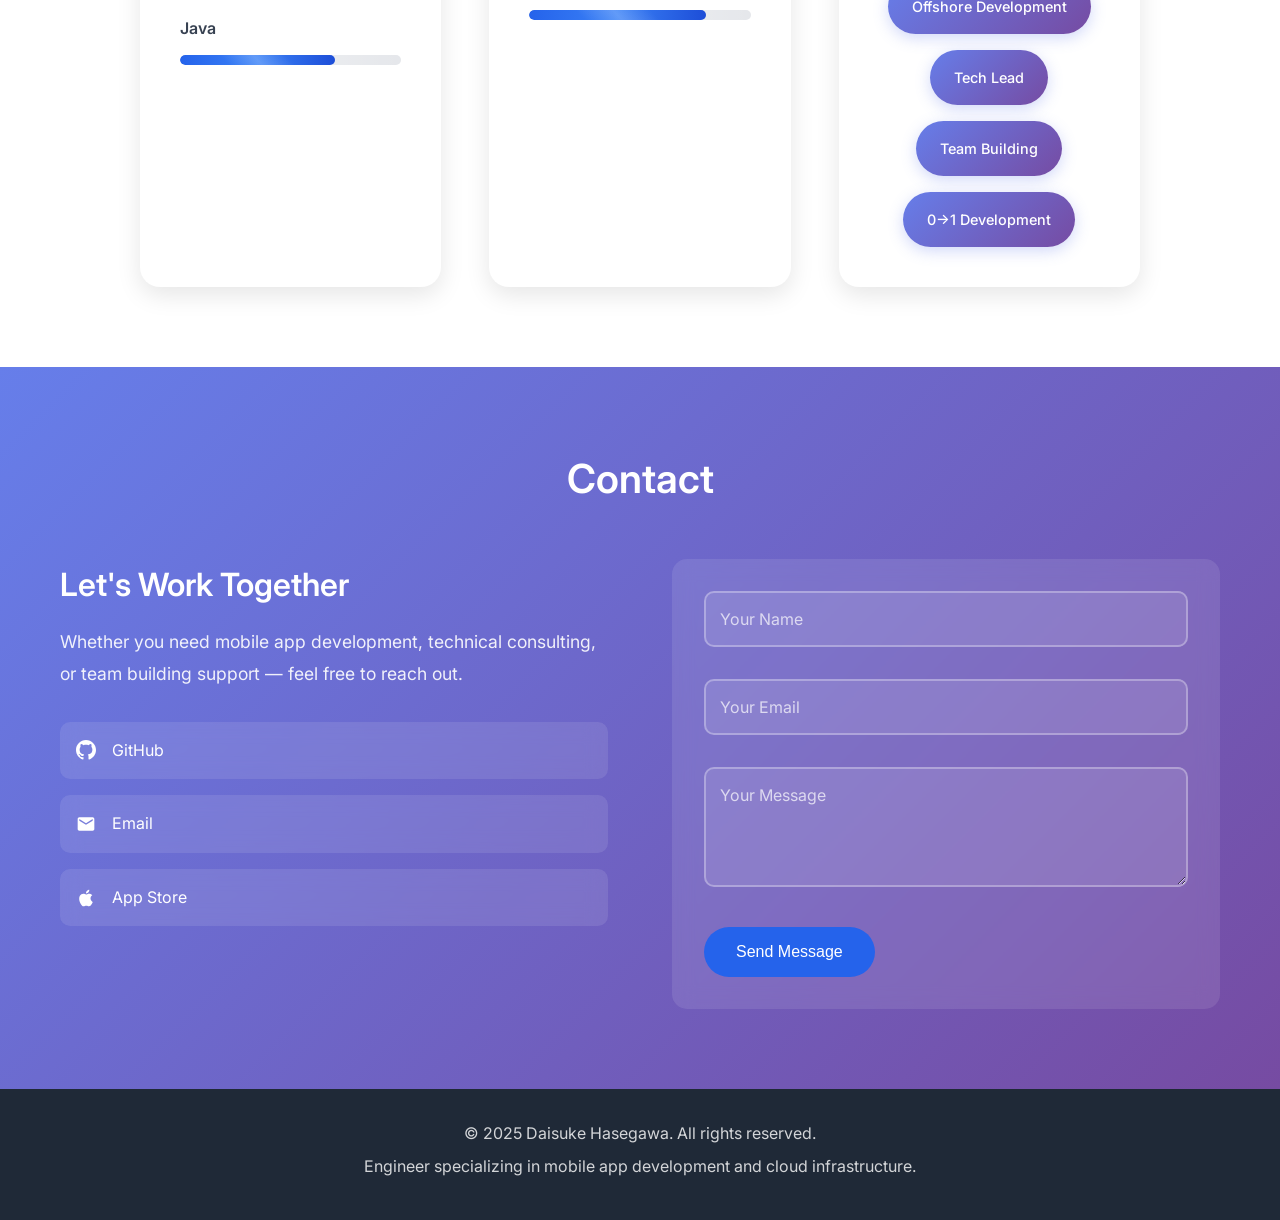
==== commit 4c38c3bf: "ポートフォリオサイトを全面リニューアル - スキルシートに基づき全コンテンツを実データに書き換え - EN/JP 言語切り替え機能を追加（i18n/ja.json, i18n/en.json） - キ" ====
--- a/index.html
+++ b/index.html
@@ -17,25 +17,14 @@
                 <h2>Daisuke Hasegawa</h2>
             </div>
             <ul class="nav-menu">
-                <li class="nav-item">
-                    <a href="#home" class="nav-link">Home</a>
-                </li>
-                <li class="nav-item">
-                    <a href="#about" class="nav-link">About</a>
-                </li>
-                <li class="nav-item">
-                    <a href="#experience" class="nav-link">Experience</a>
-                </li>
-                <li class="nav-item">
-                    <a href="#projects" class="nav-link">Projects</a>
-                </li>
-                <li class="nav-item">
-                    <a href="#skills" class="nav-link">Skills</a>
-                </li>
-                <li class="nav-item">
-                    <a href="#contact" class="nav-link">Contact</a>
-                </li>
+                <li class="nav-item"><a href="#home" class="nav-link" data-i18n="nav.home">Home</a></li>
+                <li class="nav-item"><a href="#about" class="nav-link" data-i18n="nav.about">About</a></li>
+                <li class="nav-item"><a href="#career" class="nav-link" data-i18n="nav.career">Career</a></li>
+                <li class="nav-item"><a href="#projects" class="nav-link" data-i18n="nav.projects">Projects</a></li>
+                <li class="nav-item"><a href="#skills" class="nav-link" data-i18n="nav.skills">Skills</a></li>
+                <li class="nav-item"><a href="#contact" class="nav-link" data-i18n="nav.contact">Contact</a></li>
             </ul>
+            <button class="lang-toggle" id="langToggle" aria-label="Switch language">EN / JP</button>
             <div class="hamburger">
                 <span class="bar"></span>
                 <span class="bar"></span>
@@ -48,15 +37,12 @@
     <section id="home" class="hero">
         <div class="hero-container">
             <div class="hero-content">
-                <h1 class="hero-title">Engineer</h1>
-                <h2 class="hero-subtitle">Daisuke Hasegawa</h2>
-                <p class="hero-description">
-                    Passionate engineer specializing in mobile app development with Flutter/Dart and iOS with Swift. 
-                    Creator of popular drawing apps with millions of users worldwide, with expertise in cloud infrastructure.
-                </p>
+                <h1 class="hero-title" data-i18n="hero.title">Engineer</h1>
+                <h2 class="hero-subtitle" data-i18n="hero.name">Daisuke Hasegawa</h2>
+                <p class="hero-description" data-i18n="hero.description"></p>
                 <div class="hero-buttons">
-                    <a href="#projects" class="btn btn-primary">View Projects</a>
-                    <a href="#contact" class="btn btn-secondary">Contact Me</a>
+                    <a href="#projects" class="btn btn-primary" data-i18n="hero.btn_projects">View Projects</a>
+                    <a href="#contact" class="btn btn-secondary" data-i18n="hero.btn_contact">Contact Me</a>
                 </div>
             </div>
             <div class="hero-image">
@@ -70,103 +56,60 @@
     <!-- About Section -->
     <section id="about" class="about">
         <div class="container">
-            <h2 class="section-title">About Me</h2>
+            <h2 class="section-title" data-i18n="about.title">About Me</h2>
             <div class="about-content">
                 <div class="about-text">
-                    <p>
-                        I'm a dedicated engineer with extensive experience in mobile app development and cloud infrastructure. 
-                        My passion lies in creating intuitive and engaging user experiences that solve real-world problems across multiple platforms.
-                    </p>
-                    <p>
-                        I have successfully developed and published multiple mobile applications using Flutter/Dart and Swift, including the popular 
-                        "Doodle Maker" drawing app that has reached users worldwide. I also maintain and contribute 
-                        to open-source projects, including the Sketch framework for iOS drawing applications.
-                    </p>
+                    <p data-i18n="about.p1"></p>
+                    <p data-i18n="about.p2"></p>
                     <div class="stats">
                         <div class="stat">
-                            <h3>5+</h3>
-                            <p>Years Experience</p>
+                            <h3 data-i18n="about.stat_experience_value">17+</h3>
+                            <p data-i18n="about.stat_experience">Years Experience</p>
                         </div>
                         <div class="stat">
-                            <h3>10+</h3>
-                            <p>Projects Completed</p>
+                            <h3 data-i18n="about.stat_projects_value">19+</h3>
+                            <p data-i18n="about.stat_projects">Projects Completed</p>
                         </div>
                         <div class="stat">
-                            <h3>1M+</h3>
-                            <p>App Downloads</p>
-                        </div>
-                    </div>
-                </div>
-            </div>
-        </div>
-    </section>
-
-    <!-- Experience Section -->
-    <section id="experience" class="experience">
-        <div class="container">
-            <h2 class="section-title">Professional Experience</h2>
+                            <h3 data-i18n="about.stat_downloads_value">150K+</h3>
+                            <p data-i18n="about.stat_downloads">App Downloads</p>
+                        </div>
+                    </div>
+                </div>
+            </div>
+        </div>
+    </section>
+
+    <!-- Career Section -->
+    <section id="career" class="career">
+        <div class="container">
+            <h2 class="section-title" data-i18n="career.title">Career</h2>
             <div class="timeline">
                 <div class="timeline-item">
                     <div class="timeline-dot"></div>
                     <div class="timeline-content">
-                        <h3>Senior iOS Developer</h3>
-                        <h4>Libra Studio, Inc.</h4>
-                        <p class="timeline-date">2019 - Present</p>
-                        <ul>
-                            <li>Lead developer for "Doodle Maker" - a popular drawing app with over 1M downloads</li>
-                            <li>Implemented advanced drawing features including brush systems, layer management, and photo editing capabilities</li>
-                            <li>Optimized app performance resulting in 40% faster rendering and improved user experience</li>
-                            <li>Collaborated with design team to implement pixel-perfect UI/UX designs</li>
-                            <li>Maintained app compatibility across iOS versions 14.0+ and multiple device types</li>
-                        </ul>
-                    </div>
-                </div>
-                
+                        <h3 data-i18n="career.period1_title">Freelance Engineer</h3>
+                        <h4 data-i18n="career.period1_org">Freelance</h4>
+                        <p class="timeline-date" data-i18n="career.period1_date">2025 - Present</p>
+                        <ul data-i18n-list="career.period1_items"></ul>
+                    </div>
+                </div>
                 <div class="timeline-item">
                     <div class="timeline-dot"></div>
                     <div class="timeline-content">
-                        <h3>iOS Developer & Open Source Maintainer</h3>
-                        <h4>Freelance / Open Source</h4>
-                        <p class="timeline-date">2017 - Present</p>
-                        <ul>
-                            <li>Created and maintain "Sketch" - an open-source iOS drawing framework used by developers worldwide</li>
-                            <li>Framework supports Swift 4.0+ and Swift 5, with comprehensive drawing tools and filters</li>
-                            <li>Implemented advanced features: Pen tools, Eraser, Stamp tools, Fill operations, Undo/Redo functionality</li>
-                            <li>Added specialized drawing filters including Neon and Blur effects</li>
-                            <li>Provided comprehensive documentation and example applications for developer adoption</li>
-                            <li>Maintained compatibility with CocoaPods and Carthage package managers</li>
-                        </ul>
-                    </div>
-                </div>
-
+                        <h3 data-i18n="career.period2_title">Founder &amp; CEO / Contract Development</h3>
+                        <h4 data-i18n="career.period2_org">Own Company (~10 years)</h4>
+                        <p class="timeline-date" data-i18n="career.period2_date">2014 - 2024</p>
+                        <ul data-i18n-list="career.period2_items"></ul>
+                    </div>
+                </div>
                 <div class="timeline-item">
                     <div class="timeline-dot"></div>
                     <div class="timeline-content">
-                        <h3>Mobile App Developer</h3>
-                        <h4>Various Projects</h4>
-                        <p class="timeline-date">2016 - 2019</p>
-                        <ul>
-                            <li>Developed multiple iOS applications focusing on creativity and productivity tools</li>
-                            <li>Implemented camera integration and photo manipulation features</li>
-                            <li>Created custom UI components and animations for enhanced user experience</li>
-                            <li>Worked with REST APIs and local data persistence using Core Data</li>
-                            <li>Published apps to App Store following Apple's guidelines and best practices</li>
-                        </ul>
-                    </div>
-                </div>
-
-                <div class="timeline-item">
-                    <div class="timeline-dot"></div>
-                    <div class="timeline-content">
-                        <h3>Software Developer</h3>
-                        <h4>Early Career</h4>
-                        <p class="timeline-date">2014 - 2016</p>
-                        <ul>
-                            <li>Started career in software development with focus on mobile technologies</li>
-                            <li>Learned Swift programming language and iOS development fundamentals</li>
-                            <li>Built foundation in object-oriented programming and software design patterns</li>
-                            <li>Gained experience with version control systems and collaborative development</li>
-                        </ul>
+                        <h3 data-i18n="career.period3_title">SIer &amp; Social Game Development</h3>
+                        <h4 data-i18n="career.period3_org">Fujisoft → CyberAgent, etc.</h4>
+                        <p class="timeline-date" data-i18n="career.period3_date">2007 - 2013</p>
+                        <ul data-i18n-list="career.period3_items"></ul>
                     </div>
                 </div>
             </div>
@@ -176,22 +119,16 @@
     <!-- Projects Section -->
     <section id="projects" class="projects">
         <div class="container">
-            <h2 class="section-title">Featured Projects</h2>
+            <h2 class="section-title" data-i18n="projects.title">Projects</h2>
             <div class="projects-grid">
                 <div class="project-card featured">
-                    <div class="project-image">
-                        <div class="app-icon">
-                            <span>🎨</span>
-                        </div>
+                    <div class="project-image doodle-image">
+                        <img src="images/doodlemaker_screenshot.png" alt="Doodle Maker" class="app-screenshot">
                     </div>
                     <div class="project-content">
-                        <h3>Doodle Maker - Drawing App</h3>
-                        <p class="project-category">iOS Application</p>
-                        <p>
-                            A comprehensive drawing application for iOS featuring advanced brush systems, 
-                            photo editing capabilities, and creative tools. Published on the App Store with 
-                            over 1 million downloads.
-                        </p>
+                        <h3 data-i18n="projects.doodle_title">Doodle Maker</h3>
+                        <p class="project-category" data-i18n="projects.doodle_category">iOS Application</p>
+                        <p data-i18n="projects.doodle_description"></p>
                         <div class="project-features">
                             <span class="feature-tag">Swift</span>
                             <span class="feature-tag">UIKit</span>
@@ -199,24 +136,18 @@
                             <span class="feature-tag">Photo Editing</span>
                         </div>
                         <div class="project-links">
-                            <a href="https://apps.apple.com/us/app/drawing-app-doodle-maker/id1185784566" class="project-link" target="_blank">App Store</a>
-                        </div>
-                    </div>
-                </div>
-
+                            <a href="https://apps.apple.com/jp/app/doodle-maker-%E8%90%BD%E6%9B%B8%E3%81%8D%E3%83%A1%E3%83%BC%E3%82%AB%E3%83%BC/id1185784566" class="project-link" target="_blank" data-i18n="projects.doodle_link">App Store</a>
+                        </div>
+                    </div>
+                </div>
                 <div class="project-card">
                     <div class="project-image">
-                        <div class="app-icon">
-                            <span>📝</span>
-                        </div>
+                        <div class="app-icon"><span>&#x2712;</span></div>
                     </div>
                     <div class="project-content">
-                        <h3>Sketch Framework</h3>
-                        <p class="project-category">Open Source Library</p>
-                        <p>
-                            A powerful iOS framework that provides essential drawing functionality for developers. 
-                            Includes pen tools, erasers, stamps, filters, and comprehensive drawing capabilities.
-                        </p>
+                        <h3 data-i18n="projects.sketch_title">Sketch Framework</h3>
+                        <p class="project-category" data-i18n="projects.sketch_category">Open Source Library</p>
+                        <p data-i18n="projects.sketch_description"></p>
                         <div class="project-features">
                             <span class="feature-tag">Swift 5</span>
                             <span class="feature-tag">CocoaPods</span>
@@ -224,29 +155,7 @@
                             <span class="feature-tag">Open Source</span>
                         </div>
                         <div class="project-links">
-                            <a href="https://github.com/daihase/Sketch" class="project-link" target="_blank">GitHub</a>
-                        </div>
-                    </div>
-                </div>
-
-                <div class="project-card">
-                    <div class="project-image">
-                        <div class="app-icon">
-                            <span>🖼️</span>
-                        </div>
-                    </div>
-                    <div class="project-content">
-                        <h3>Photo Enhancement Tools</h3>
-                        <p class="project-category">iOS Components</p>
-                        <p>
-                            Custom photo editing components including filters like Sepia, Monochrome, 
-                            Retro, and Invert effects. Integrated into multiple drawing applications.
-                        </p>
-                        <div class="project-features">
-                            <span class="feature-tag">Core Image</span>
-                            <span class="feature-tag">Metal</span>
-                            <span class="feature-tag">Image Processing</span>
-                            <span class="feature-tag">Custom Filters</span>
+                            <a href="https://github.com/daihase/Sketch" class="project-link" target="_blank" data-i18n="projects.sketch_link">GitHub</a>
                         </div>
                     </div>
                 </div>
@@ -257,67 +166,65 @@
     <!-- Skills Section -->
     <section id="skills" class="skills">
         <div class="container">
-            <h2 class="section-title">Technical Skills</h2>
+            <h2 class="section-title" data-i18n="skills.title">Skills</h2>
             <div class="skills-grid">
                 <div class="skill-category">
-                    <h3>Programming Languages</h3>
+                    <h3 data-i18n="skills.languages">Languages</h3>
                     <div class="skill-list">
                         <div class="skill-item">
-                            <span class="skill-name">Dart</span>
-                            <div class="skill-bar">
-                                <div class="skill-progress" style="width: 95%"></div>
-                            </div>
+                            <span class="skill-name">Dart (Flutter)</span>
+                            <div class="skill-bar"><div class="skill-progress" style="width: 95%"></div></div>
                         </div>
                         <div class="skill-item">
                             <span class="skill-name">Swift</span>
-                            <div class="skill-bar">
-                                <div class="skill-progress" style="width: 90%"></div>
-                            </div>
+                            <div class="skill-bar"><div class="skill-progress" style="width: 90%"></div></div>
                         </div>
                         <div class="skill-item">
                             <span class="skill-name">Go</span>
-                            <div class="skill-bar">
-                                <div class="skill-progress" style="width: 85%"></div>
-                            </div>
-                        </div>
-                    </div>
-                </div>
-
+                            <div class="skill-bar"><div class="skill-progress" style="width: 80%"></div></div>
+                        </div>
+                        <div class="skill-item">
+                            <span class="skill-name">JavaScript / Node.js</span>
+                            <div class="skill-bar"><div class="skill-progress" style="width: 75%"></div></div>
+                        </div>
+                        <div class="skill-item">
+                            <span class="skill-name">Java</span>
+                            <div class="skill-bar"><div class="skill-progress" style="width: 70%"></div></div>
+                        </div>
+                    </div>
+                </div>
                 <div class="skill-category">
-                    <h3>Cloud Platforms</h3>
+                    <h3 data-i18n="skills.cloud">Cloud / Infrastructure</h3>
                     <div class="skill-list">
                         <div class="skill-item">
                             <span class="skill-name">Google Cloud Platform</span>
-                            <div class="skill-bar">
-                                <div class="skill-progress" style="width: 90%"></div>
-                            </div>
+                            <div class="skill-bar"><div class="skill-progress" style="width: 90%"></div></div>
                         </div>
                         <div class="skill-item">
                             <span class="skill-name">Amazon Web Services</span>
-                            <div class="skill-bar">
-                                <div class="skill-progress" style="width: 85%"></div>
-                            </div>
+                            <div class="skill-bar"><div class="skill-progress" style="width: 85%"></div></div>
                         </div>
                         <div class="skill-item">
                             <span class="skill-name">Firebase</span>
-                            <div class="skill-bar">
-                                <div class="skill-progress" style="width: 95%"></div>
-                            </div>
-                        </div>
-                    </div>
-                </div>
-
+                            <div class="skill-bar"><div class="skill-progress" style="width: 95%"></div></div>
+                        </div>
+                        <div class="skill-item">
+                            <span class="skill-name">Docker</span>
+                            <div class="skill-bar"><div class="skill-progress" style="width: 80%"></div></div>
+                        </div>
+                    </div>
+                </div>
                 <div class="skill-category">
-                    <h3>Specializations</h3>
+                    <h3 data-i18n="skills.specializations">Specializations</h3>
                     <div class="skill-tags">
-                        <span class="skill-tag">Flutter Development</span>
-                        <span class="skill-tag">iOS Development</span>
-                        <span class="skill-tag">Android Development</span>
-                        <span class="skill-tag">Cloud Architecture</span>
-                        <span class="skill-tag">Backend Development</span>
-                        <span class="skill-tag">App Store Publishing</span>
-                        <span class="skill-tag">Open Source Development</span>
-                        <span class="skill-tag">Graphics Programming</span>
+                        <span class="skill-tag" data-i18n="skill_tags.flutter">Flutter Development</span>
+                        <span class="skill-tag" data-i18n="skill_tags.ios">iOS Development</span>
+                        <span class="skill-tag" data-i18n="skill_tags.backend">Backend Development</span>
+                        <span class="skill-tag" data-i18n="skill_tags.cloud_arch">Cloud Architecture</span>
+                        <span class="skill-tag" data-i18n="skill_tags.offshore">Offshore Development</span>
+                        <span class="skill-tag" data-i18n="skill_tags.tech_lead">Tech Lead</span>
+                        <span class="skill-tag" data-i18n="skill_tags.team_building">Team Building</span>
+                        <span class="skill-tag" data-i18n="skill_tags.zero_one">0→1 Development</span>
                     </div>
                 </div>
             </div>
@@ -327,26 +234,28 @@
     <!-- Contact Section -->
     <section id="contact" class="contact">
         <div class="container">
-            <h2 class="section-title">Get In Touch</h2>
+            <h2 class="section-title" data-i18n="contact.title">Contact</h2>
             <div class="contact-content">
                 <div class="contact-info">
-                    <h3>Let's Work Together</h3>
-                    <p>
-                        I'm always interested in new opportunities and exciting projects. 
-                        Whether you're looking for an iOS developer or want to collaborate 
-                        on open-source projects, feel free to reach out!
-                    </p>
+                    <h3 data-i18n="contact.heading">Let's Work Together</h3>
+                    <p data-i18n="contact.description"></p>
                     <div class="contact-links">
-                        <a href="https://github.com/daihase" class="contact-link">
-                            <span class="contact-icon">📧</span>
+                        <a href="https://github.com/daihase" class="contact-link" target="_blank">
+                            <span class="contact-icon">
+                                <svg width="20" height="20" viewBox="0 0 24 24" fill="currentColor"><path d="M12 0c-6.626 0-12 5.373-12 12 0 5.302 3.438 9.8 8.207 11.387.599.111.793-.261.793-.577v-2.234c-3.338.726-4.033-1.416-4.033-1.416-.546-1.387-1.333-1.756-1.333-1.756-1.089-.745.083-.729.083-.729 1.205.084 1.839 1.237 1.839 1.237 1.07 1.834 2.807 1.304 3.492.997.107-.775.418-1.305.762-1.604-2.665-.305-5.467-1.334-5.467-5.931 0-1.311.469-2.381 1.236-3.221-.124-.303-.535-1.524.117-3.176 0 0 1.008-.322 3.301 1.23.957-.266 1.983-.399 3.003-.404 1.02.005 2.047.138 3.006.404 2.291-1.552 3.297-1.23 3.297-1.23.653 1.653.242 2.874.118 3.176.77.84 1.235 1.911 1.235 3.221 0 4.609-2.807 5.624-5.479 5.921.43.372.823 1.102.823 2.222v3.293c0 .319.192.694.801.576 4.765-1.589 8.199-6.086 8.199-11.386 0-6.627-5.373-12-12-12z"/></svg>
+                            </span>
                             GitHub
                         </a>
                         <a href="mailto:vermouth.6969@gmail.com" class="contact-link">
-                            <span class="contact-icon">✉️</span>
+                            <span class="contact-icon">
+                                <svg width="20" height="20" viewBox="0 0 24 24" fill="currentColor"><path d="M20 4H4c-1.1 0-2 .9-2 2v12c0 1.1.9 2 2 2h16c1.1 0 2-.9 2-2V6c0-1.1-.9-2-2-2zm0 4l-8 5-8-5V6l8 5 8-5v2z"/></svg>
+                            </span>
                             Email
                         </a>
-                        <a href="https://apps.apple.com/developer/libra-studio-inc/id877278186" class="contact-link">
-                            <span class="contact-icon">📱</span>
+                        <a href="https://apps.apple.com/developer/libra-studio-inc/id877278186" class="contact-link" target="_blank">
+                            <span class="contact-icon">
+                                <svg width="20" height="20" viewBox="0 0 24 24" fill="currentColor"><path d="M18.71 19.5c-.83 1.24-1.71 2.45-3.05 2.47-1.34.03-1.77-.79-3.29-.79-1.53 0-2 .77-3.27.82-1.31.05-2.3-1.32-3.14-2.53C4.25 17 2.94 12.45 4.7 9.39c.87-1.52 2.43-2.48 4.12-2.51 1.28-.02 2.5.87 3.29.87.78 0 2.26-1.07 3.8-.91.65.03 2.47.26 3.64 1.98-.09.06-2.17 1.28-2.15 3.81.03 3.02 2.65 4.03 2.68 4.04-.03.07-.42 1.44-1.38 2.83M13 3.5c.73-.83 1.94-1.46 2.94-1.5.13 1.17-.34 2.35-1.04 3.19-.69.85-1.83 1.51-2.95 1.42-.15-1.15.41-2.35 1.05-3.11z"/></svg>
+                            </span>
                             App Store
                         </a>
                     </div>
@@ -354,18 +263,18 @@
                 <div class="contact-form">
                     <form>
                         <div class="form-group">
-                            <input type="text" id="name" name="name" required>
-                            <label for="name">Your Name</label>
+                            <input type="text" id="name" name="name" placeholder=" " required>
+                            <label for="name" data-i18n="contact.label_name">Your Name</label>
                         </div>
                         <div class="form-group">
-                            <input type="email" id="email" name="email" required>
-                            <label for="email">Your Email</label>
+                            <input type="email" id="email" name="email" placeholder=" " required>
+                            <label for="email" data-i18n="contact.label_email">Your Email</label>
                         </div>
                         <div class="form-group">
-                            <textarea id="message" name="message" required></textarea>
-                            <label for="message">Your Message</label>
-                        </div>
-                        <button type="submit" class="btn btn-primary">Send Message</button>
+                            <textarea id="message" name="message" placeholder=" " required></textarea>
+                            <label for="message" data-i18n="contact.label_message">Your Message</label>
+                        </div>
+                        <button type="submit" class="btn btn-primary" data-i18n="contact.btn_send">Send Message</button>
                     </form>
                 </div>
             </div>
@@ -376,12 +285,12 @@
     <footer class="footer">
         <div class="container">
             <div class="footer-content">
-                <p>&copy; 2024 Daisuke Hasegawa. All rights reserved.</p>
-                <p>Engineer specializing in mobile app development and cloud infrastructure.</p>
+                <p data-i18n="footer.copyright"></p>
+                <p data-i18n="footer.tagline"></p>
             </div>
         </div>
     </footer>
 
     <script src="script.js"></script>
 </body>
-</html>+</html>
--- a/styles.css
+++ b/styles.css
@@ -59,7 +59,8 @@
     position: relative;
 }
 
-.nav-link:hover {
+.nav-link:hover,
+.nav-link.active {
     color: #2563eb;
 }
 
@@ -74,8 +75,28 @@
     transition: width 0.3s ease;
 }
 
-.nav-link:hover::after {
+.nav-link:hover::after,
+.nav-link.active::after {
     width: 100%;
+}
+
+/* Language Toggle */
+.lang-toggle {
+    background: #2563eb;
+    color: white;
+    border: none;
+    padding: 0.4rem 1rem;
+    border-radius: 20px;
+    font-weight: 600;
+    font-size: 0.85rem;
+    cursor: pointer;
+    transition: all 0.3s ease;
+    letter-spacing: 0.5px;
+}
+
+.lang-toggle:hover {
+    background: #1d4ed8;
+    transform: scale(1.05);
 }
 
 .hamburger {
@@ -267,7 +288,7 @@
     font-weight: 500;
 }
 
-/* Experience Section */
+/* Career / Timeline Section */
 .timeline {
     max-width: 800px;
     margin: 0 auto;
@@ -347,7 +368,7 @@
 }
 
 .timeline-content li::before {
-    content: '•';
+    content: '\2022';
     position: absolute;
     left: 0;
     color: #2563eb;
@@ -394,6 +415,18 @@
     min-height: 200px;
 }
 
+.project-image.doodle-image {
+    padding: 1rem;
+    background: #1a1a2e;
+}
+
+.app-screenshot {
+    max-width: 100%;
+    max-height: 400px;
+    object-fit: contain;
+    border-radius: 12px;
+}
+
 .app-icon {
     width: 80px;
     height: 80px;
@@ -405,6 +438,7 @@
     font-size: 2rem;
     backdrop-filter: blur(10px);
     border: 2px solid rgba(255, 255, 255, 0.3);
+    color: white;
 }
 
 .project-content {
@@ -644,6 +678,8 @@
 
 .contact-icon {
     font-size: 1.5rem;
+    display: flex;
+    align-items: center;
 }
 
 .contact-form {
@@ -667,6 +703,7 @@
     border-radius: 10px;
     color: white;
     font-size: 1rem;
+    font-family: 'Inter', sans-serif;
     transition: all 0.3s ease;
 }
 
@@ -679,7 +716,7 @@
 
 .form-group input::placeholder,
 .form-group textarea::placeholder {
-    color: rgba(255, 255, 255, 0.7);
+    color: transparent;
 }
 
 .form-group label {
@@ -722,12 +759,68 @@
     opacity: 0.8;
 }
 
+/* Notification */
+.notification {
+    position: fixed;
+    top: 100px;
+    right: 20px;
+    background: white;
+    padding: 1rem 1.5rem;
+    border-radius: 10px;
+    box-shadow: 0 10px 30px rgba(0, 0, 0, 0.2);
+    z-index: 1001;
+    max-width: 400px;
+    transform: translateX(120%);
+    transition: transform 0.3s ease;
+}
+
+.notification-success { border-left: 4px solid #10b981; }
+.notification-error { border-left: 4px solid #ef4444; }
+
+.notification-content {
+    display: flex;
+    align-items: center;
+    justify-content: space-between;
+    gap: 1rem;
+}
+
+.notification-message { color: #374151; font-weight: 500; }
+
+.notification-close {
+    background: none;
+    border: none;
+    font-size: 1.5rem;
+    cursor: pointer;
+    color: #9ca3af;
+    padding: 0;
+}
+
+.notification-close:hover { color: #374151; }
+
+/* Scroll Progress */
+.scroll-progress {
+    position: fixed;
+    top: 0;
+    left: 0;
+    width: 100%;
+    height: 4px;
+    background: rgba(255, 255, 255, 0.1);
+    z-index: 1002;
+}
+
+.scroll-progress-bar {
+    height: 100%;
+    background: linear-gradient(90deg, #2563eb, #3b82f6);
+    width: 0%;
+    transition: width 0.1s ease;
+}
+
 /* Responsive Design */
 @media (max-width: 768px) {
     .hamburger {
         display: flex;
     }
-    
+
     .nav-menu {
         position: fixed;
         left: -100%;
@@ -740,103 +833,70 @@
         box-shadow: 0 10px 27px rgba(0, 0, 0, 0.05);
         padding: 2rem 0;
     }
-    
+
     .nav-menu.active {
         left: 0;
     }
-    
+
+    .lang-toggle {
+        margin-right: 1rem;
+    }
+
     .hero-container {
         grid-template-columns: 1fr;
         text-align: center;
         gap: 2rem;
     }
-    
-    .hero-title {
-        font-size: 2.5rem;
-    }
-    
-    .hero-subtitle {
-        font-size: 3rem;
-    }
-    
+
+    .hero-title { font-size: 2.5rem; }
+    .hero-subtitle { font-size: 3rem; }
+
     .hero-buttons {
         justify-content: center;
         flex-wrap: wrap;
     }
-    
+
     .stats {
         grid-template-columns: 1fr;
         gap: 1rem;
     }
-    
-    .timeline-item {
-        padding-left: 60px;
-    }
-    
-    .timeline::before {
-        left: 20px;
-    }
-    
-    .timeline-dot {
-        left: 10px;
-    }
-    
+
+    .timeline-item { padding-left: 60px; }
+    .timeline::before { left: 20px; }
+    .timeline-dot { left: 10px; }
+
     .project-card.featured {
         grid-column: span 1;
         display: block;
     }
-    
+
     .projects-grid {
         grid-template-columns: 1fr;
     }
-    
+
     .skills-grid {
         grid-template-columns: 1fr;
         gap: 2rem;
     }
-    
-    .skill-category {
-        padding: 2rem;
-    }
-    
+
+    .skill-category { padding: 2rem; }
+
     .contact-content {
         grid-template-columns: 1fr;
         gap: 2rem;
     }
-    
-    .section-title {
-        font-size: 2rem;
-    }
+
+    .section-title { font-size: 2rem; }
 }
 
 @media (max-width: 480px) {
-    .container {
-        padding: 0 15px;
-    }
-    
-    .hero-title {
-        font-size: 2rem;
-    }
-    
-    .hero-subtitle {
-        font-size: 2.5rem;
-    }
-    
-    .timeline-content {
-        padding: 1.5rem;
-    }
-    
-    .project-content {
-        padding: 1.5rem;
-    }
-    
-    .skill-category {
-        padding: 1.5rem;
-    }
-    
-    .contact-form {
-        padding: 1.5rem;
-    }
+    .container { padding: 0 15px; }
+    .hero-title { font-size: 2rem; }
+    .hero-subtitle { font-size: 2.5rem; }
+    .timeline-content { padding: 1.5rem; }
+    .project-content { padding: 1.5rem; }
+    .skill-category { padding: 1.5rem; }
+    .contact-form { padding: 1.5rem; }
 }
 
 /* Smooth scrolling */
@@ -854,4 +914,4 @@
 .fade-in.visible {
     opacity: 1;
     transform: translateY(0);
-}+}
